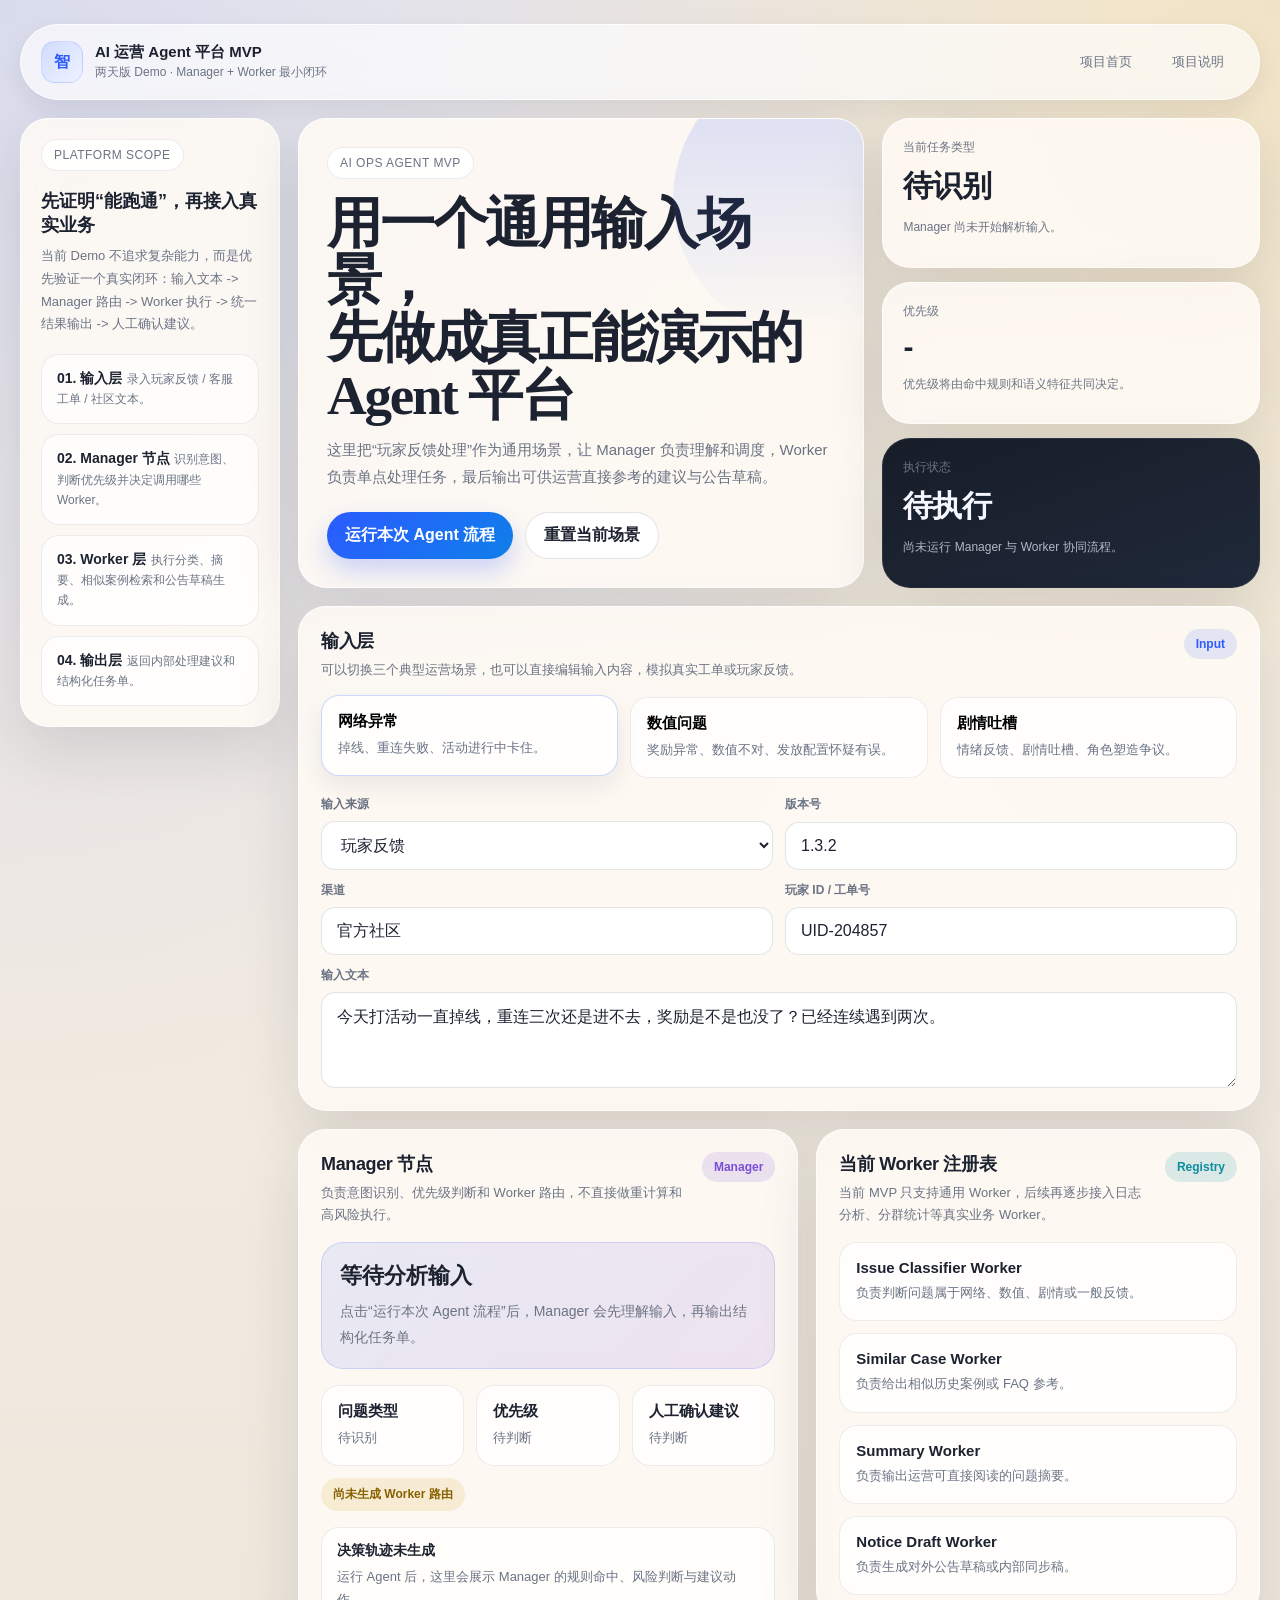
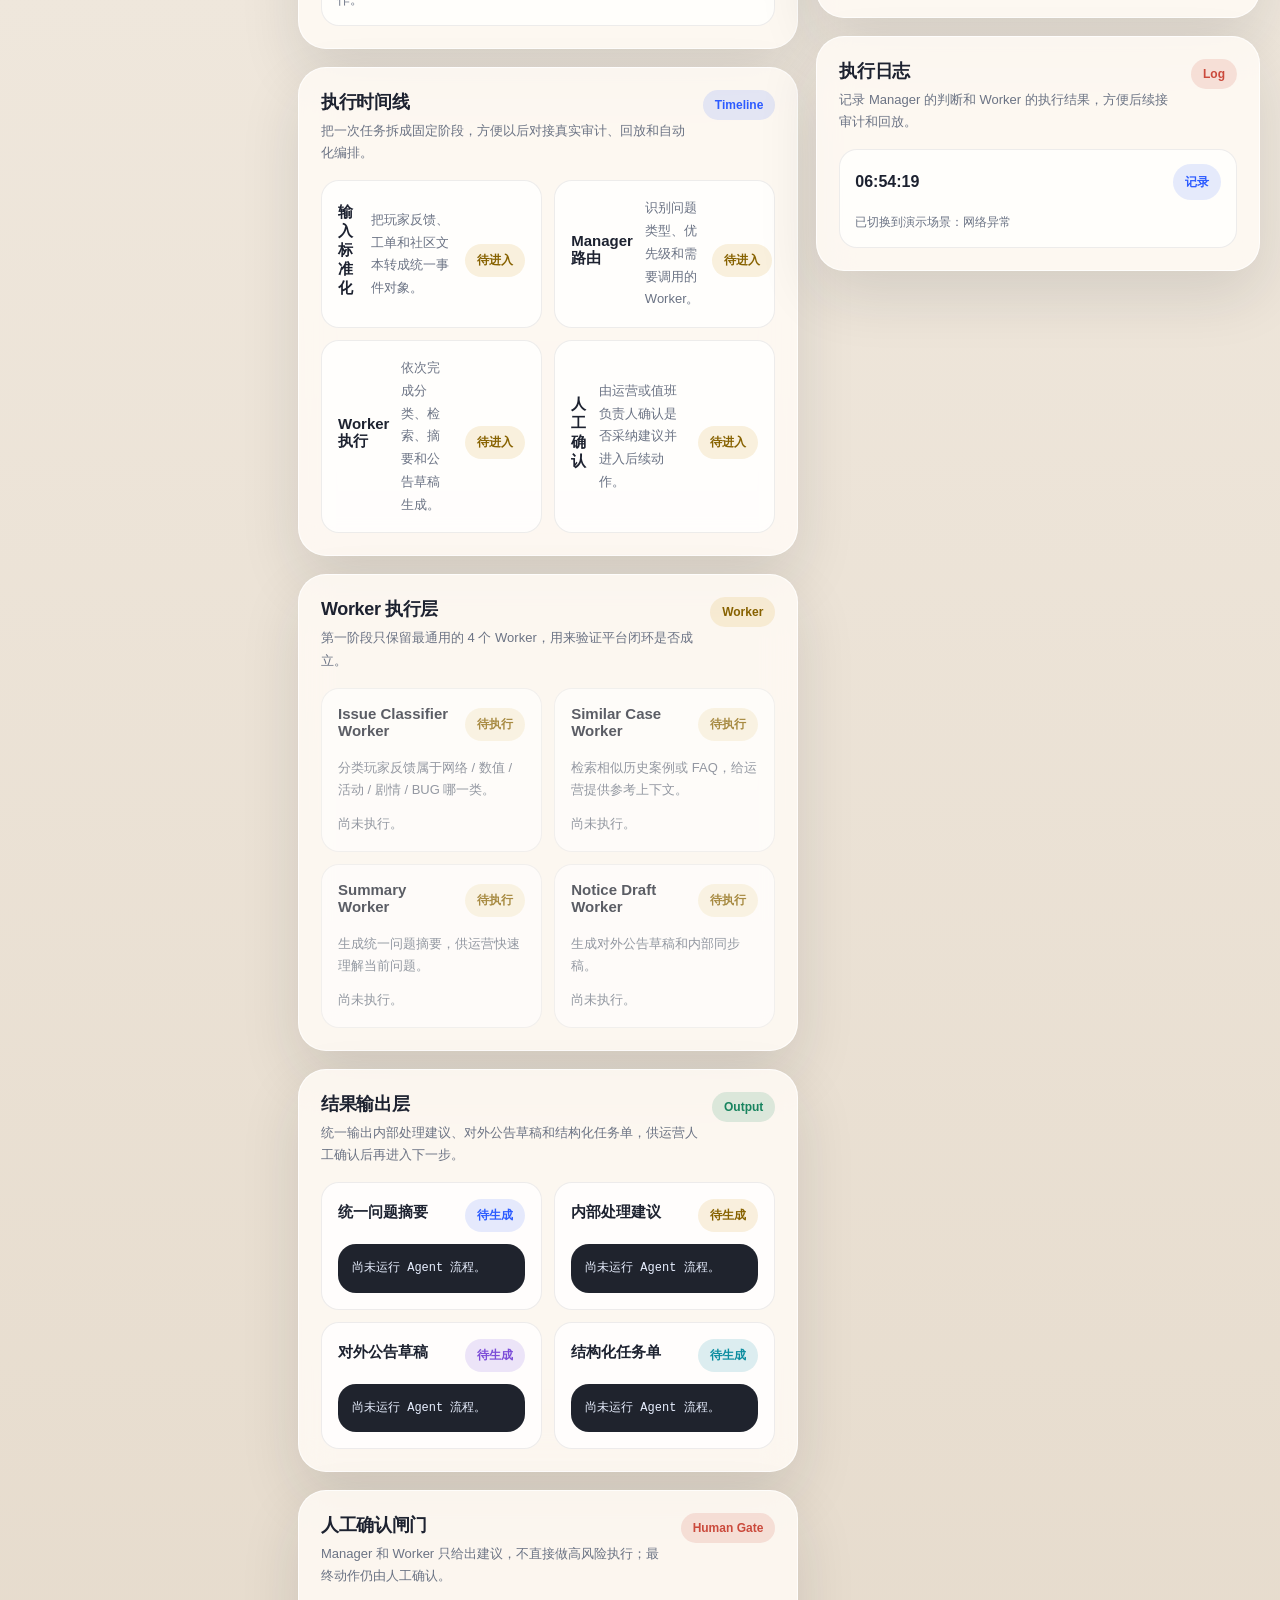
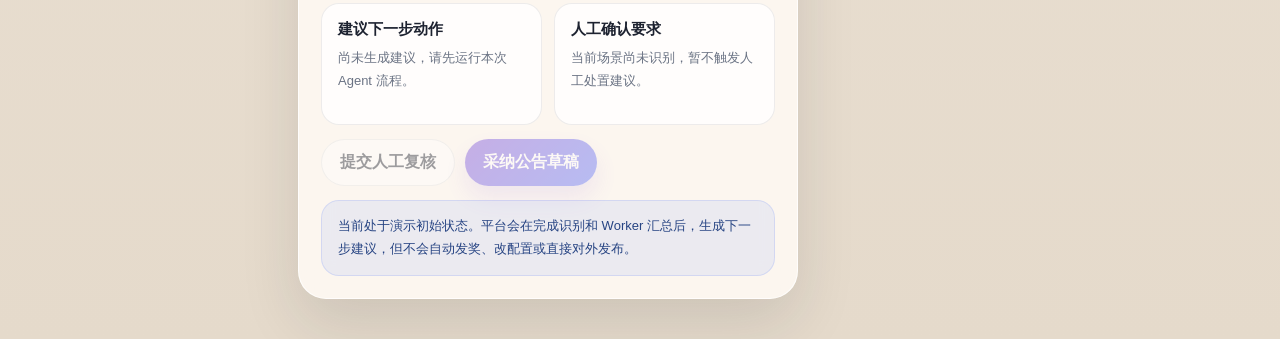
==== platform.html @ 16aa979a "1" ====
<!DOCTYPE html>
<html lang="zh-CN">
<head>
  <meta charset="UTF-8" />
  <meta name="viewport" content="width=device-width, initial-scale=1.0" />
  <title>AI 运营 Agent 平台 · Demo</title>
  <link rel="stylesheet" href="./prototype-assets/ui.css" />
  <style>
    .agent-shell {
      display: grid;
      gap: 18px;
    }

    .agent-grid {
      display: grid;
      grid-template-columns: 1.06fr 0.94fr;
      gap: 18px;
      align-items: start;
    }

    .scenario-row,
    .route-grid,
    .worker-grid,
    .result-grid,
    .registry-grid {
      display: grid;
      gap: 12px;
    }

    .scenario-row {
      grid-template-columns: repeat(3, minmax(0, 1fr));
    }

    .route-grid {
      grid-template-columns: repeat(3, minmax(0, 1fr));
    }

    .worker-grid {
      grid-template-columns: repeat(2, minmax(0, 1fr));
    }

    .result-grid {
      grid-template-columns: repeat(2, minmax(0, 1fr));
    }

    .scenario-btn,
    .route-card,
    .worker-card,
    .result-card,
    .registry-card {
      border-radius: var(--radius-md);
      border: 1px solid rgba(29, 34, 48, 0.08);
      background: rgba(255, 255, 255, 0.78);
      padding: 16px;
    }

    .scenario-btn {
      text-align: left;
      cursor: pointer;
      transition: 160ms ease;
    }

    .scenario-btn:hover,
    .scenario-btn.active {
      transform: translateY(-2px);
      box-shadow: var(--shadow-soft);
      border-color: rgba(44, 91, 255, 0.24);
    }

    .scenario-btn strong,
    .route-card strong,
    .worker-card strong,
    .result-card strong,
    .registry-card strong {
      display: block;
      margin-bottom: 6px;
      font-size: 15px;
    }

    .scenario-btn p,
    .route-card p,
    .worker-card p,
    .result-card p,
    .registry-card p {
      margin: 0;
      color: var(--muted);
      font-size: 13px;
      line-height: 1.7;
    }

    .worker-card {
      min-height: 150px;
    }

    .worker-card.waiting {
      opacity: 0.72;
    }

    .worker-card.running {
      border-color: rgba(44, 91, 255, 0.24);
      background: rgba(44, 91, 255, 0.08);
    }

    .worker-card.done {
      border-color: rgba(24, 132, 95, 0.18);
      background: rgba(24, 132, 95, 0.08);
    }

    .worker-meta,
    .result-meta {
      display: flex;
      align-items: center;
      justify-content: space-between;
      gap: 10px;
      margin-bottom: 12px;
    }

    .manager-panel {
      border-radius: var(--radius-lg);
      background: linear-gradient(135deg, rgba(44, 91, 255, 0.1), rgba(124, 77, 216, 0.12));
      border: 1px solid rgba(44, 91, 255, 0.16);
      padding: 18px;
    }

    .manager-panel h3 {
      margin: 0 0 8px;
      font-size: 22px;
    }

    .manager-panel p {
      margin: 0;
      color: var(--muted);
      line-height: 1.8;
      font-size: 14px;
    }

    .tag-list {
      display: flex;
      flex-wrap: wrap;
      gap: 8px;
      margin-top: 12px;
    }

    .result-card pre {
      margin: 10px 0 0;
      padding: 14px;
      border-radius: var(--radius-md);
      background: rgba(17, 22, 32, 0.94);
      color: #e8efff;
      font-size: 12px;
      line-height: 1.7;
      overflow: auto;
      white-space: pre-wrap;
      word-break: break-word;
      font-family: ui-monospace, SFMono-Regular, Menlo, Consolas, monospace;
    }

    .decision-grid,
    .timeline-grid {
      display: grid;
      gap: 12px;
      grid-template-columns: repeat(2, minmax(0, 1fr));
    }

    .decision-card,
    .timeline-card {
      border-radius: var(--radius-md);
      border: 1px solid rgba(29, 34, 48, 0.08);
      background: rgba(255, 255, 255, 0.78);
      padding: 16px;
    }

    .decision-card p,
    .timeline-card p {
      margin: 0;
      color: var(--muted);
      font-size: 13px;
      line-height: 1.75;
    }

    .decision-card strong,
    .timeline-card strong {
      display: block;
      margin-bottom: 8px;
      font-size: 15px;
    }

    .decision-actions {
      display: flex;
      flex-wrap: wrap;
      gap: 10px;
      margin-top: 14px;
    }

    .decision-note {
      margin-top: 14px;
      padding: 14px 16px;
      border-radius: var(--radius-md);
      background: rgba(44, 91, 255, 0.08);
      border: 1px solid rgba(44, 91, 255, 0.12);
      color: #274483;
      font-size: 13px;
      line-height: 1.75;
    }

    .timeline-grid {
      margin-top: 16px;
    }

    .timeline-card.active {
      border-color: rgba(44, 91, 255, 0.24);
      background: rgba(44, 91, 255, 0.08);
    }

    .timeline-card.done {
      border-color: rgba(24, 132, 95, 0.2);
      background: rgba(24, 132, 95, 0.08);
    }

    .trace-list {
      display: grid;
      gap: 10px;
      margin-top: 16px;
    }

    .trace-item {
      border-radius: var(--radius-md);
      padding: 14px 15px;
      background: rgba(255, 255, 255, 0.76);
      border: 1px solid rgba(29, 34, 48, 0.08);
    }

    .trace-item strong {
      display: block;
      margin-bottom: 6px;
      font-size: 14px;
    }

    .trace-item p {
      margin: 0;
      color: var(--muted);
      font-size: 13px;
      line-height: 1.75;
    }

    .sticky {
      position: sticky;
      top: 24px;
    }

    @media (max-width: 1160px) {
      .agent-grid,
      .scenario-row,
      .route-grid,
      .worker-grid,
      .result-grid {
        grid-template-columns: 1fr;
      }

      .sticky {
        position: static;
      }
    }
  </style>
</head>
<body>
  <div class="app-shell">
    <header class="topbar">
      <div class="brand">
        <div class="brand-mark">智</div>
        <div class="brand-text">
          <strong>AI 运营 Agent 平台 MVP</strong>
          <span>两天版 Demo · Manager + Worker 最小闭环</span>
        </div>
      </div>
      <nav class="topnav">
        <a href="./index.html">项目首页</a>
        <a href="./README.html">项目说明</a>
      </nav>
    </header>

    <div class="layout">
      <aside class="sidebar">
        <div class="hero-eyebrow">Platform Scope</div>
        <h3>先证明“能跑通”，再接入真实业务</h3>
        <p>
          当前 Demo 不追求复杂能力，而是优先验证一个真实闭环：输入文本 -> Manager 路由 -> Worker 执行 -> 统一结果输出 -> 人工确认建议。
        </p>
        <div class="side-links">
          <a class="side-link" href="#entry">
            <strong>01. 输入层</strong>
            <span>录入玩家反馈 / 客服工单 / 社区文本。</span>
          </a>
          <a class="side-link" href="#manager">
            <strong>02. Manager 节点</strong>
            <span>识别意图、判断优先级并决定调用哪些 Worker。</span>
          </a>
          <a class="side-link" href="#workers">
            <strong>03. Worker 层</strong>
            <span>执行分类、摘要、相似案例检索和公告草稿生成。</span>
          </a>
          <a class="side-link" href="#results">
            <strong>04. 输出层</strong>
            <span>返回内部处理建议和结构化任务单。</span>
          </a>
        </div>
      </aside>

      <main class="content agent-shell">
        <section class="hero-grid">
          <article class="hero-card">
            <div class="hero-eyebrow">AI Ops Agent MVP</div>
            <h1>用一个通用输入场景，<br />先做成真正能演示的 Agent 平台</h1>
            <p>
              这里把“玩家反馈处理”作为通用场景，让 Manager 负责理解和调度，Worker 负责单点处理任务，最后输出可供运营直接参考的建议与公告草稿。
            </p>
            <div class="hero-actions">
              <button class="btn btn-primary" id="runBtn">运行本次 Agent 流程</button>
              <button class="btn btn-secondary" id="resetBtn">重置当前场景</button>
            </div>
          </article>

          <div class="metric-rail">
            <article class="metric-card">
              <small>当前任务类型</small>
              <strong id="metricTask">待识别</strong>
              <p id="metricTaskCopy">Manager 尚未开始解析输入。</p>
            </article>
            <article class="metric-card">
              <small>优先级</small>
              <strong id="metricPriority">-</strong>
              <p id="metricPriorityCopy">优先级由命中规则和语义特征共同决定。</p>
            </article>
            <article class="metric-card dark-card">
              <small>执行状态</small>
              <strong id="metricStatus">待执行</strong>
              <p id="metricStatusCopy">尚未运行 Manager 与 Worker 协同流程。</p>
            </article>
          </div>
        </section>

        <section class="card" id="entry">
          <div class="section-head">
            <div>
              <h2>输入层</h2>
              <p>可以切换三个典型运营场景，也可以直接编辑输入内容，模拟真实工单或玩家反馈。</p>
            </div>
            <span class="pill blue">Input</span>
          </div>
          <div class="scenario-row" id="scenarioRow"></div>
          <div class="field-grid" style="margin-top: 18px;">
            <div class="field">
              <label for="sourceType">输入来源</label>
              <select id="sourceType">
                <option value="player_feedback">玩家反馈</option>
                <option value="service_ticket">客服工单</option>
                <option value="community_post">社区评论</option>
              </select>
            </div>
            <div class="field">
              <label for="versionTag">版本号</label>
              <input id="versionTag" type="text" value="1.3.2" />
            </div>
            <div class="field">
              <label for="channelTag">渠道</label>
              <input id="channelTag" type="text" value="官方社区" />
            </div>
            <div class="field">
              <label for="playerTag">玩家 ID / 工单号</label>
              <input id="playerTag" type="text" value="UID-204857" />
            </div>
            <div class="field full">
              <label for="eventText">输入文本</label>
              <textarea id="eventText"></textarea>
            </div>
          </div>
        </section>

        <section class="agent-grid">
          <div class="stack">
            <article class="card" id="manager">
              <div class="section-head">
                <div>
                  <h2>Manager 节点</h2>
                  <p>负责意图识别、优先级判断和 Worker 路由，不直接做重计算和高风险执行。</p>
                </div>
                <span class="pill violet">Manager</span>
              </div>
              <div class="manager-panel">
                <h3 id="managerTitle">等待分析输入</h3>
                <p id="managerDesc">点击“运行本次 Agent 流程”后，Manager 会先理解输入，再输出结构化任务单。</p>
              </div>
              <div class="route-grid" style="margin-top: 16px;">
                <div class="route-card">
                  <strong>问题类型</strong>
                  <p id="routeTask">待识别</p>
                </div>
                <div class="route-card">
                  <strong>优先级</strong>
                  <p id="routePriority">待判断</p>
                </div>
                <div class="route-card">
                  <strong>人工确认建议</strong>
                  <p id="routeReview">待判断</p>
                </div>
              </div>
              <div class="tag-list" id="routeWorkers"></div>
              <div class="trace-list" id="traceList"></div>
            </article>

            <article class="card">
              <div class="section-head">
                <div>
                  <h2>执行时间线</h2>
                  <p>把一次任务拆成固定阶段，方便以后对接真实审计、回放和自动化编排。</p>
                </div>
                <span class="pill blue">Timeline</span>
              </div>
              <div class="timeline-grid" id="timelineGrid"></div>
            </article>

            <article class="card" id="workers">
              <div class="section-head">
                <div>
                  <h2>Worker 执行层</h2>
                  <p>第一阶段只保留最通用的 4 个 Worker，用来验证平台闭环是否成立。</p>
                </div>
                <span class="pill gold">Worker</span>
              </div>
              <div class="worker-grid" id="workerGrid"></div>
            </article>

            <article class="card" id="results">
              <div class="section-head">
                <div>
                  <h2>结果输出层</h2>
                  <p>统一输出内部处理建议、对外公告草稿和结构化任务单，供运营人工确认后再进入下一步。</p>
                </div>
                <span class="pill green">Output</span>
              </div>
              <div class="result-grid">
                <div class="result-card">
                  <div class="result-meta">
                    <strong>统一问题摘要</strong>
                    <span class="pill blue" id="summaryPill">待生成</span>
                  </div>
                  <pre id="summaryOutput">尚未运行 Agent 流程。</pre>
                </div>
                <div class="result-card">
                  <div class="result-meta">
                    <strong>内部处理建议</strong>
                    <span class="pill gold" id="advicePill">待生成</span>
                  </div>
                  <pre id="adviceOutput">尚未运行 Agent 流程。</pre>
                </div>
                <div class="result-card">
                  <div class="result-meta">
                    <strong>对外公告草稿</strong>
                    <span class="pill violet" id="noticePill">待生成</span>
                  </div>
                  <pre id="noticeOutput">尚未运行 Agent 流程。</pre>
                </div>
                <div class="result-card">
                  <div class="result-meta">
                    <strong>结构化任务单</strong>
                    <span class="pill teal" id="jsonPill">待生成</span>
                  </div>
                  <pre id="jsonOutput">尚未运行 Agent 流程。</pre>
                </div>
              </div>
            </article>

            <article class="card">
              <div class="section-head">
                <div>
                  <h2>人工确认闸门</h2>
                  <p>Manager 和 Worker 只给出建议，不直接做高风险执行；最终动作仍由人工确认。</p>
                </div>
                <span class="pill red">Human Gate</span>
              </div>
              <div class="decision-grid">
                <div class="decision-card">
                  <strong>建议下一步动作</strong>
                  <p id="humanAction">尚未生成建议，请先运行本次 Agent 流程。</p>
                </div>
                <div class="decision-card">
                  <strong>人工确认要求</strong>
                  <p id="humanReviewRule">当前场景尚未识别，暂不触发人工处置建议。</p>
                </div>
              </div>
              <div class="decision-actions">
                <button class="btn btn-secondary" id="escalateBtn" disabled>提交人工复核</button>
                <button class="btn btn-violet" id="noticeBtn" disabled>采纳公告草稿</button>
              </div>
              <div class="decision-note" id="decisionNote">
                当前处于演示初始状态。平台会在完成识别和 Worker 汇总后，生成下一步建议，但不会自动发奖、改配置或直接对外发布。
              </div>
            </article>
          </div>

          <div class="stack sticky">
            <article class="card">
              <div class="section-head">
                <div>
                  <h2>当前 Worker 注册表</h2>
                  <p>当前 MVP 只支持通用 Worker，后续再逐步接入日志分析、分群统计等真实业务 Worker。</p>
                </div>
                <span class="pill teal">Registry</span>
              </div>
              <div class="registry-grid">
                <div class="registry-card">
                  <strong>Issue Classifier Worker</strong>
                  <p>负责判断问题属于网络、数值、剧情或一般反馈。</p>
                </div>
                <div class="registry-card">
                  <strong>Similar Case Worker</strong>
                  <p>负责给出相似历史案例或 FAQ 参考。</p>
                </div>
                <div class="registry-card">
                  <strong>Summary Worker</strong>
                  <p>负责输出运营可直接阅读的问题摘要。</p>
                </div>
                <div class="registry-card">
                  <strong>Notice Draft Worker</strong>
                  <p>负责生成对外公告草稿或内部同步稿。</p>
                </div>
              </div>
            </article>

            <article class="card">
              <div class="section-head">
                <div>
                  <h2>执行日志</h2>
                  <p>记录 Manager 的判断和 Worker 的执行结果，方便后续接审计和回放。</p>
                </div>
                <span class="pill red">Log</span>
              </div>
              <div class="log-list" id="logList"></div>
            </article>
          </div>
        </section>
      </main>
    </div>
  </div>

  <script>
    const scenarios = {
      network: {
        key: "network",
        name: "网络异常",
        desc: "掉线、重连失败、活动进行中卡住。",
        source: "player_feedback",
        version: "1.3.2",
        channel: "官方社区",
        player: "UID-204857",
        text: "今天打活动一直掉线，重连三次还是进不去，奖励是不是也没了？已经连续遇到两次。"
      },
      numeric: {
        key: "numeric",
        name: "数值问题",
        desc: "奖励异常、数值不对、发放配置怀疑有误。",
        source: "service_ticket",
        version: "1.3.2",
        channel: "客服工单",
        player: "TICKET-98321",
        text: "邮件里补偿写的是金币，但实际领到的是钻石，而且数量非常夸张，感觉是不是配置填错了？"
      },
      plot: {
        key: "plot",
        name: "剧情吐槽",
        desc: "情绪反馈、剧情吐槽、角色塑造争议。",
        source: "community_post",
        version: "1.3.2",
        channel: "玩家社区",
        player: "POST-5920",
        text: "新剧情节奏太赶了，角色突然转变让我很出戏，不是 bug，但真的影响体验。"
      }
    };

    const workerRegistry = [
      { key: "classifier", title: "Issue Classifier Worker", desc: "分类玩家反馈属于网络 / 数值 / 活动 / 剧情 / BUG 哪一类。" },
      { key: "similar", title: "Similar Case Worker", desc: "检索相似历史案例或 FAQ，给运营提供参考上下文。" },
      { key: "summary", title: "Summary Worker", desc: "生成统一问题摘要，供运营快速理解当前问题。" },
      { key: "notice", title: "Notice Draft Worker", desc: "生成对外公告草稿和内部同步稿。" }
    ];

    const state = {
      currentScenario: "network",
      running: false,
      manager: null,
      workers: {},
      outputs: null,
      logs: [],
      timelineStage: "idle",
      reviewStatus: "idle"
    };

    const timelineRegistry = [
      { key: "input", title: "输入标准化", desc: "把玩家反馈、工单和社区文本转成统一事件对象。" },
      { key: "manager", title: "Manager 路由", desc: "识别问题类型、优先级和需要调用的 Worker。" },
      { key: "workers", title: "Worker 执行", desc: "依次完成分类、检索、摘要和公告草稿生成。" },
      { key: "human", title: "人工确认", desc: "由运营或值班负责人确认是否采纳建议并进入后续动作。" }
    ];

    const el = {};

    function bind() {
      [
        "scenarioRow", "sourceType", "versionTag", "channelTag", "playerTag", "eventText",
        "managerTitle", "managerDesc", "routeTask", "routePriority", "routeReview", "routeWorkers",
        "workerGrid", "summaryOutput", "adviceOutput", "noticeOutput", "jsonOutput",
        "summaryPill", "advicePill", "noticePill", "jsonPill",
        "metricTask", "metricTaskCopy", "metricPriority", "metricPriorityCopy", "metricStatus", "metricStatusCopy",
        "runBtn", "resetBtn", "logList", "traceList", "timelineGrid",
        "humanAction", "humanReviewRule", "decisionNote", "escalateBtn", "noticeBtn"
      ].forEach((id) => { el[id] = document.getElementById(id); });
    }

    function timeNow() {
      return new Date().toLocaleTimeString("zh-CN", { hour: "2-digit", minute: "2-digit", second: "2-digit" });
    }

    function log(text, tone = "info") {
      state.logs.unshift({ time: timeNow(), text, tone });
      state.logs = state.logs.slice(0, 10);
    }

    function resetState(clearLogs = false) {
      state.running = false;
      state.manager = null;
      state.outputs = null;
      state.timelineStage = "idle";
      state.reviewStatus = "idle";
      state.workers = Object.fromEntries(workerRegistry.map((worker) => [worker.key, { status: "waiting", output: "尚未执行。" }]));
      if (clearLogs) state.logs = [];
    }

    function loadScenario(key) {
      const scenario = scenarios[key];
      state.currentScenario = key;
      resetState(false);
      el.sourceType.value = scenario.source;
      el.versionTag.value = scenario.version;
      el.channelTag.value = scenario.channel;
      el.playerTag.value = scenario.player;
      el.eventText.value = scenario.text;
      log(`已切换到演示场景：${scenario.name}`, "info");
      render();
    }

    function classifyIntent(text) {
      const lower = text.toLowerCase();
      if (/掉线|重连|卡住|延迟|进不去|登录/.test(text) || /disconnect|latency|reconnect/.test(lower)) {
        return { task: "network_issue", priority: "high", confidence: 0.93, reason: "命中掉线、重连失败、登录失败等网络异常特征。", workers: ["classifier", "similar", "summary", "notice"], review: "建议人工复核后同步研发和客服", actions: ["建立事故工单", "同步研发排查", "准备统一公告口径"] };
      }
      if (/钻石|金币|奖励|补偿|配置|数值|邮件/.test(text)) {
        return { task: "numeric_issue", priority: "critical", confidence: 0.95, reason: "命中奖励、补偿、配置异常等高风险数值特征。", workers: ["classifier", "similar", "summary", "notice"], review: "高价值资产场景，必须人工确认", actions: ["冻结相关配置", "核对影响范围", "准备熔断与补偿方案"] };
      }
      if (/剧情|角色|演出|文案|出戏/.test(text)) {
        return { task: "plot_feedback", priority: "medium", confidence: 0.88, reason: "命中剧情节奏、角色塑造和情绪吐槽特征。", workers: ["classifier", "similar", "summary"], review: "可先归入内容反馈池，无需紧急执行动作", actions: ["归档到内容反馈池", "纳入版本复盘", "评估是否需要内容沟通"] };
      }
      return { task: "general_feedback", priority: "medium", confidence: 0.74, reason: "未命中高危规则，先归类为一般运营反馈。", workers: ["classifier", "summary"], review: "建议人工二次确认分类结果", actions: ["进入人工复核池", "按结果转派对应团队"] };
    }

    function simulateWorker(key, manager) {
      const mapping = {
        classifier: {
          network_issue: "分类结果：网络 / 登录异常；置信度 93%。",
          numeric_issue: "分类结果：数值 / 奖励配置异常；置信度 95%。",
          plot_feedback: "分类结果：剧情体验 / 内容情绪反馈；置信度 88%。",
          general_feedback: "分类结果：一般运营问题；置信度 74%。"
        },
        similar: {
          network_issue: "召回相似案例：活动服重连失败 FAQ、版本 1.3.0 登录异常通告。",
          numeric_issue: "召回相似案例：过往补偿配置误填、高价值货币误发止损预案。",
          plot_feedback: "召回相似案例：剧情节奏负反馈周报、角色塑造争议摘要。",
          general_feedback: "召回相似案例：常规工单处理模板。"
        },
        summary: {
          network_issue: "玩家反馈活动过程中重复掉线并重连失败，已影响正常游玩，并引发对奖励丢失的担忧。",
          numeric_issue: "玩家怀疑邮件奖励配置存在错误，基础货币与高价值货币出现错配，属于高风险运营事故候选。",
          plot_feedback: "玩家对剧情节奏和角色转变表达明显负面情绪，问题偏内容体验而非技术故障。",
          general_feedback: "当前反馈需要人工进一步确认，但暂未体现高危事故特征。"
        },
        notice: {
          network_issue: "对外草稿：已收到部分玩家关于掉线与重连失败的反馈，我们正在核实处理中，后续会同步最新进展。",
          numeric_issue: "对外草稿：已收到关于邮件奖励异常的反馈，当前正在紧急核实补偿配置与影响范围，请以官方后续说明为准。",
          plot_feedback: "当前场景暂不建议直接生成对外公告，可先进入内部内容反馈整理。",
          general_feedback: "当前场景暂不建议直接生成对外公告。"
        }
      };
      return mapping[key][manager.task];
    }

    async function runWorker(workerKey, manager) {
      state.workers[workerKey] = { status: "running", output: "执行中..." };
      render();
      await new Promise((resolve) => setTimeout(resolve, 380 + Math.random() * 260));
      const output = simulateWorker(workerKey, manager);
      state.workers[workerKey] = { status: "done", output };
      log(`${workerKey} 执行完成`, "success");
      render();
      return output;
    }

    function buildResults(manager, outputs) {
      const adviceMap = {
        network_issue: "建议先同步研发确认是否存在范围性网络异常，再准备客服统一回复与公告口径；在结论未明前先发布“已收到、正在核实”的说明。",
        numeric_issue: "建议立即升级为高风险运营事故，先确认配置快照和影响范围，再决定是否熔断、撤回或人工止损。",
        plot_feedback: "建议归入内容体验反馈池，汇总到版本复盘，并由内容/文案同学评估是否需要后续优化说明。",
        general_feedback: "建议进入人工复核池，由运营同学判断是否需要转研发、客服或社区团队跟进。"
      };
      return {
        summary: outputs.summary,
        advice: adviceMap[manager.task],
        notice: outputs.notice || "当前场景暂不建议生成对外公告。",
        json: {
          task_type: manager.task,
          priority: manager.priority,
          confidence: manager.confidence,
          target_workers: manager.workers,
          needs_human_review: true,
          reason: manager.reason,
          recommended_actions: manager.actions,
          source: el.sourceType.value,
          version: el.versionTag.value,
          channel: el.channelTag.value,
          player_or_ticket: el.playerTag.value
        }
      };
    }

    async function runFlow() {
      if (state.running) return;
      state.running = true;
      resetState(false);
      state.timelineStage = "input";
      log("Manager 开始解析输入事件", "info");
      render();

      await new Promise((resolve) => setTimeout(resolve, 420));
      const manager = classifyIntent(el.eventText.value.trim());
      state.manager = manager;
      state.timelineStage = "manager";
      log(`Manager 完成路由：${manager.task}`, manager.priority === "critical" ? "danger" : "success");
      render();

      const outputs = {};
      state.timelineStage = "workers";
      for (const workerKey of manager.workers) {
        outputs[workerKey] = await runWorker(workerKey, manager);
      }

      state.outputs = buildResults(manager, outputs);
      state.timelineStage = "human";
      state.running = false;
      log("结果汇总完成，等待人工确认是否进入下一步业务动作。", "success");
      render();
    }

    function resetDemo() {
      state.logs = [];
      loadScenario(state.currentScenario);
      log("已重置当前场景。", "info");
      render();
    }

    function renderScenarios() {
      el.scenarioRow.innerHTML = "";
      Object.values(scenarios).forEach((scenario) => {
        const btn = document.createElement("button");
        btn.type = "button";
        btn.className = `scenario-btn ${state.currentScenario === scenario.key ? "active" : ""}`;
        btn.innerHTML = `<strong>${scenario.name}</strong><p>${scenario.desc}</p>`;
        btn.addEventListener("click", () => loadScenario(scenario.key));
        el.scenarioRow.appendChild(btn);
      });
    }

    function renderManager() {
      if (!state.manager) {
        el.managerTitle.textContent = state.running ? "Manager 正在识别问题意图..." : "等待分析输入";
        el.managerDesc.textContent = state.running ? "系统正在结合规则和语义特征判断问题类型、优先级与路由策略。" : "点击“运行本次 Agent 流程”后，Manager 会先理解输入，再输出结构化任务单。";
        el.routeTask.textContent = "待识别";
        el.routePriority.textContent = "待判断";
        el.routeReview.textContent = "待判断";
        el.routeWorkers.innerHTML = `<span class="pill gold">尚未生成 Worker 路由</span>`;
        el.traceList.innerHTML = `
          <div class="trace-item">
            <strong>决策轨迹未生成</strong>
            <p>运行 Agent 后，这里会展示 Manager 的规则命中、风险判断与建议动作。</p>
          </div>
        `;
        return;
      }

      el.managerTitle.textContent = `已识别为 ${state.manager.task}`;
      el.managerDesc.textContent = `${state.manager.reason} 当前推荐优先级为 ${state.manager.priority.toUpperCase()}。`;
      el.routeTask.textContent = state.manager.task;
      el.routePriority.textContent = state.manager.priority.toUpperCase();
      el.routeReview.textContent = state.manager.review;
      el.routeWorkers.innerHTML = "";
      state.manager.workers.forEach((worker) => {
        const node = document.createElement("span");
        node.className = "pill blue";
        node.textContent = worker;
        el.routeWorkers.appendChild(node);
      });
      el.traceList.innerHTML = `
        <div class="trace-item">
          <strong>规则命中</strong>
          <p>${state.manager.reason}</p>
        </div>
        <div class="trace-item">
          <strong>优先级判断</strong>
          <p>当前优先级为 ${state.manager.priority.toUpperCase()}，置信度 ${(state.manager.confidence * 100).toFixed(0)}%。</p>
        </div>
        <div class="trace-item">
          <strong>建议动作</strong>
          <p>${state.manager.actions.join(" / ")}</p>
        </div>
      `;
    }

    function renderWorkers() {
      el.workerGrid.innerHTML = "";
      workerRegistry.forEach((worker) => {
        const current = state.workers[worker.key];
        const tone = current.status === "done" ? "green" : current.status === "running" ? "blue" : "gold";
        const text = current.status === "done" ? "已完成" : current.status === "running" ? "执行中" : "待执行";
        const card = document.createElement("div");
        card.className = `worker-card ${current.status}`;
        card.innerHTML = `
          <div class="worker-meta">
            <strong>${worker.title}</strong>
            <span class="pill ${tone}">${text}</span>
          </div>
          <p>${worker.desc}</p>
          <p style="margin-top: 12px;">${current.output}</p>
        `;
        el.workerGrid.appendChild(card);
      });
    }

    function renderResults() {
      const outputs = state.outputs;
      el.summaryPill.textContent = outputs ? "已生成" : "待生成";
      el.advicePill.textContent = outputs ? "已生成" : "待生成";
      el.noticePill.textContent = outputs ? "已生成" : "待生成";
      el.jsonPill.textContent = outputs ? "已生成" : "待生成";
      el.summaryOutput.textContent = outputs ? outputs.summary : "尚未运行 Agent 流程。";
      el.adviceOutput.textContent = outputs ? outputs.advice : "尚未运行 Agent 流程。";
      el.noticeOutput.textContent = outputs ? outputs.notice : "尚未运行 Agent 流程。";
      el.jsonOutput.textContent = outputs ? JSON.stringify(outputs.json, null, 2) : "尚未运行 Agent 流程。";
    }

    function renderTimeline() {
      const stageOrder = ["input", "manager", "workers", "human"];
      const currentIndex = stageOrder.indexOf(state.timelineStage);
      el.timelineGrid.innerHTML = "";
      timelineRegistry.forEach((item, index) => {
        let className = "timeline-card";
        if (currentIndex > index || (state.timelineStage === "human" && !state.running && state.outputs && index === stageOrder.length - 1)) {
          className += " done";
        } else if (currentIndex === index && state.running) {
          className += " active";
        } else if (currentIndex === index && !state.running && state.timelineStage === "human") {
          className += " active";
        }
        const status = currentIndex > index
          ? "已完成"
          : currentIndex === index
            ? (state.running || item.key === "human" ? "当前阶段" : "已完成")
            : "待进入";
        const node = document.createElement("div");
        node.className = className;
        node.innerHTML = `
          <strong>${item.title}</strong>
          <p>${item.desc}</p>
          <div class="tag-list">
            <span class="pill ${status === "已完成" ? "green" : status === "当前阶段" ? "blue" : "gold"}">${status}</span>
          </div>
        `;
        el.timelineGrid.appendChild(node);
      });
    }

    function renderHumanGate() {
      if (!state.outputs || !state.manager) {
        el.humanAction.textContent = "尚未生成建议，请先运行本次 Agent 流程。";
        el.humanReviewRule.textContent = "当前场景尚未识别，暂不触发人工处置建议。";
        el.decisionNote.textContent = "当前处于演示初始状态。平台会在完成识别和 Worker 汇总后，生成下一步建议，但不会自动发奖、改配置或直接对外发布。";
        el.escalateBtn.disabled = true;
        el.noticeBtn.disabled = true;
        return;
      }

      const reviewRuleMap = {
        network_issue: "建议值班运营确认后，立即同步研发、客服与社区口径，再决定是否升级事故。",
        numeric_issue: "涉及高价值资产与配置风险，必须由运营负责人或值班经理人工拍板，禁止自动执行。",
        plot_feedback: "可由内容运营人工判断是否纳入复盘或整理成内容反馈专题，无需自动发布公告。",
        general_feedback: "建议由运营人工二次分诊，再转研发、客服或社区团队跟进。"
      };

      el.humanAction.textContent = state.manager.actions.join(" / ");
      el.humanReviewRule.textContent = reviewRuleMap[state.manager.task];
      el.decisionNote.textContent = state.reviewStatus === "escalated"
        ? "已提交人工复核。此时平台应把结构化任务单、摘要和建议动作推送给值班运营或负责人继续处理。"
        : state.reviewStatus === "notice"
          ? "已采纳公告草稿。此时平台应进入人工润色、负责人审核和正式发布流程，而不是自动对外发送。"
          : "当前结果仅作为 AI 辅助建议。所有高风险动作都必须由人工确认后再进入下一步。";
      el.escalateBtn.disabled = false;
      el.noticeBtn.disabled = !state.outputs.notice || state.outputs.notice.includes("暂不建议");
    }

    function renderMetrics() {
      if (!state.manager) {
        el.metricTask.textContent = "待识别";
        el.metricTaskCopy.textContent = state.running ? "Manager 正在理解输入文本。" : "Manager 尚未开始解析输入。";
        el.metricPriority.textContent = "-";
        el.metricPriorityCopy.textContent = "优先级将由命中规则和语义特征共同决定。";
      } else {
        el.metricTask.textContent = state.manager.task;
        el.metricTaskCopy.textContent = state.manager.reason;
        el.metricPriority.textContent = state.manager.priority.toUpperCase();
        el.metricPriorityCopy.textContent = state.manager.review;
      }

      el.metricStatus.textContent = state.running ? "执行中" : state.outputs ? "已完成" : "待执行";
      el.metricStatusCopy.textContent = state.running
        ? "Manager 与 Worker 正在协同执行，请观察状态变化。"
        : state.outputs
          ? "本次 MVP 已完成从输入到结果输出的完整闭环。"
          : "尚未运行 Manager 与 Worker 协同流程。";
    }

    function renderLogs() {
      el.logList.innerHTML = "";
      state.logs.forEach((entry) => {
        const tone = entry.tone === "danger" ? "red" : entry.tone === "success" ? "green" : "blue";
        const node = document.createElement("div");
        node.className = "log-item";
        node.innerHTML = `
          <div class="log-head">
            <strong>${entry.time}</strong>
            <span class="pill ${tone}">${entry.tone === "danger" ? "高优先级" : entry.tone === "success" ? "完成" : "记录"}</span>
          </div>
          <span>${entry.text}</span>
        `;
        el.logList.appendChild(node);
      });
    }

    function renderButtons() {
      el.runBtn.disabled = state.running;
      el.resetBtn.disabled = state.running;
      el.runBtn.textContent = state.running ? "Agent 执行中..." : "运行本次 Agent 流程";
    }

    function render() {
      renderScenarios();
      renderManager();
      renderWorkers();
      renderResults();
      renderTimeline();
      renderHumanGate();
      renderMetrics();
      renderLogs();
      renderButtons();
    }

    function attach() {
      el.runBtn.addEventListener("click", runFlow);
      el.resetBtn.addEventListener("click", resetDemo);
      el.escalateBtn.addEventListener("click", () => {
        state.reviewStatus = "escalated";
        log("已提交人工复核，等待值班运营确认。", "success");
        render();
      });
      el.noticeBtn.addEventListener("click", () => {
        state.reviewStatus = "notice";
        log("已采纳公告草稿，等待人工润色与审核发布。", "success");
        render();
      });
    }

    bind();
    attach();
    resetState(true);
    loadScenario("network");
  </script>
</body>
</html>
---- prototype-assets/ui.css ----
:root {
  --bg: #efe7dc;
  --bg-deep: #e5dacb;
  --surface: rgba(255, 251, 245, 0.86);
  --surface-strong: rgba(255, 255, 255, 0.92);
  --surface-dark: #161b25;
  --ink: #1d2230;
  --muted: #6b7384;
  --line: rgba(29, 34, 48, 0.12);
  --line-strong: rgba(29, 34, 48, 0.2);
  --blue: #2c5bff;
  --blue-soft: rgba(44, 91, 255, 0.12);
  --gold: #d59c1d;
  --gold-soft: rgba(213, 156, 29, 0.14);
  --green: #18845f;
  --green-soft: rgba(24, 132, 95, 0.14);
  --red: #cb4a3c;
  --red-soft: rgba(203, 74, 60, 0.14);
  --violet: #7c4dd8;
  --violet-soft: rgba(124, 77, 216, 0.14);
  --teal: #0d8da0;
  --teal-soft: rgba(13, 141, 160, 0.14);
  --shadow: 0 24px 60px rgba(25, 30, 42, 0.12);
  --shadow-soft: 0 10px 24px rgba(25, 30, 42, 0.08);
  --radius-xl: 28px;
  --radius-lg: 22px;
  --radius-md: 18px;
  --radius-sm: 14px;
}

* {
  box-sizing: border-box;
}

html {
  scroll-behavior: smooth;
}

body {
  margin: 0;
  min-height: 100vh;
  color: var(--ink);
  font-family: "Avenir Next", "PingFang SC", "Hiragino Sans GB", "Noto Serif SC", sans-serif;
  background:
    radial-gradient(circle at 0% 0%, rgba(44, 91, 255, 0.15), transparent 30%),
    radial-gradient(circle at 100% 0%, rgba(213, 156, 29, 0.18), transparent 24%),
    linear-gradient(180deg, #f7f2ea 0%, var(--bg) 45%, var(--bg-deep) 100%);
}

a {
  color: inherit;
  text-decoration: none;
}

button,
input,
select,
textarea {
  font: inherit;
}

.app-shell {
  width: min(1520px, calc(100vw - 40px));
  margin: 24px auto 40px;
}

.topbar {
  display: flex;
  align-items: center;
  justify-content: space-between;
  gap: 16px;
  padding: 16px 20px;
  border-radius: 999px;
  background: rgba(255, 255, 255, 0.66);
  border: 1px solid rgba(255, 255, 255, 0.82);
  box-shadow: var(--shadow-soft);
  backdrop-filter: blur(14px);
  margin-bottom: 18px;
}

.brand {
  display: flex;
  align-items: center;
  gap: 12px;
}

.brand-mark {
  width: 42px;
  height: 42px;
  border-radius: 14px;
  background:
    linear-gradient(135deg, rgba(44, 91, 255, 0.22), rgba(44, 91, 255, 0.08)),
    #fff;
  border: 1px solid rgba(44, 91, 255, 0.14);
  display: grid;
  place-items: center;
  font-weight: 900;
  color: var(--blue);
}

.brand-text strong,
.metric-card strong,
.card h2,
.card h3,
.timeline-card strong,
.log-item strong,
.agent-card strong,
.mini-card strong,
.sample-card strong,
.decision-card strong {
  display: block;
}

.brand-text strong {
  font-size: 15px;
}

.brand-text span {
  display: block;
  color: var(--muted);
  font-size: 12px;
  margin-top: 2px;
}

.topnav {
  display: flex;
  align-items: center;
  gap: 10px;
  flex-wrap: wrap;
}

.topnav a {
  padding: 10px 14px;
  border-radius: 999px;
  color: var(--muted);
  font-size: 13px;
  border: 1px solid transparent;
  transition: 160ms ease;
}

.topnav a.active,
.topnav a:hover {
  color: var(--ink);
  background: rgba(255, 255, 255, 0.88);
  border-color: rgba(29, 34, 48, 0.08);
}

.layout {
  display: grid;
  grid-template-columns: 260px minmax(0, 1fr);
  gap: 18px;
  align-items: start;
}

.sidebar,
.card,
.hero-card,
.metric-card {
  background: var(--surface);
  border: 1px solid rgba(255, 255, 255, 0.78);
  box-shadow: var(--shadow);
  backdrop-filter: blur(16px);
}

.sidebar {
  position: sticky;
  top: 24px;
  padding: 20px;
  border-radius: var(--radius-xl);
}

.sidebar .eyebrow,
.hero-eyebrow {
  display: inline-flex;
  align-items: center;
  gap: 8px;
  padding: 8px 12px;
  border-radius: 999px;
  font-size: 12px;
  letter-spacing: 0.04em;
  text-transform: uppercase;
  color: var(--muted);
  background: rgba(255, 255, 255, 0.84);
  border: 1px solid rgba(29, 34, 48, 0.08);
}

.sidebar h3 {
  margin: 18px 0 8px;
  font-size: 18px;
}

.sidebar p {
  margin: 0 0 18px;
  color: var(--muted);
  line-height: 1.75;
  font-size: 13px;
}

.side-links,
.side-metrics {
  display: grid;
  gap: 10px;
}

.side-link,
.side-metric {
  border-radius: var(--radius-md);
  padding: 14px 15px;
  background: rgba(255, 255, 255, 0.76);
  border: 1px solid rgba(29, 34, 48, 0.08);
}

.side-link strong,
.side-metric strong {
  font-size: 14px;
  margin-bottom: 6px;
}

.side-link span,
.side-metric span {
  color: var(--muted);
  font-size: 12px;
  line-height: 1.6;
}

.content {
  display: grid;
  gap: 18px;
}

.hero-grid,
.summary-grid,
.workbench,
.detail-grid,
.double-grid,
.incident-grid {
  display: grid;
  gap: 18px;
}

.hero-grid {
  grid-template-columns: 1.2fr 0.8fr;
}

.hero-card {
  border-radius: var(--radius-xl);
  padding: 28px;
  overflow: hidden;
  position: relative;
}

.hero-card::after {
  content: "";
  position: absolute;
  width: 280px;
  height: 280px;
  right: -90px;
  top: -60px;
  border-radius: 50%;
  background: linear-gradient(180deg, rgba(44, 91, 255, 0.18), rgba(44, 91, 255, 0));
}

.hero-card h1 {
  margin: 16px 0 12px;
  font-family: "Baskerville", "Songti SC", serif;
  font-size: clamp(34px, 4.3vw, 56px);
  line-height: 1.04;
  letter-spacing: -0.04em;
}

.hero-card p {
  max-width: 760px;
  margin: 0;
  color: var(--muted);
  line-height: 1.8;
  font-size: 15px;
}

.hero-actions {
  display: flex;
  flex-wrap: wrap;
  gap: 12px;
  margin-top: 22px;
}

.metric-rail {
  display: grid;
  gap: 14px;
}

.metric-card {
  border-radius: var(--radius-xl);
  padding: 20px;
}

.metric-card small {
  display: block;
  color: var(--muted);
  font-size: 12px;
  margin-bottom: 10px;
}

.metric-card strong {
  font-size: 30px;
  letter-spacing: -0.03em;
}

.metric-card p {
  color: var(--muted);
  font-size: 12px;
  line-height: 1.7;
  margin: 10px 0 0;
}

.summary-grid {
  grid-template-columns: repeat(4, minmax(0, 1fr));
}

.workbench,
.incident-grid {
  grid-template-columns: 1.14fr 0.86fr;
  align-items: start;
}

.stack {
  display: grid;
  gap: 18px;
}

.card {
  border-radius: var(--radius-xl);
  padding: 22px;
}

.section-head {
  display: flex;
  align-items: start;
  justify-content: space-between;
  gap: 14px;
  margin-bottom: 16px;
}

.section-head h2,
.section-head h3 {
  margin: 0;
  font-size: 18px;
  letter-spacing: -0.02em;
}

.section-head p {
  margin: 6px 0 0;
  color: var(--muted);
  font-size: 13px;
  line-height: 1.7;
}

.pill {
  display: inline-flex;
  align-items: center;
  gap: 8px;
  padding: 8px 12px;
  border-radius: 999px;
  font-size: 12px;
  font-weight: 700;
  white-space: nowrap;
}

.pill.blue { color: var(--blue); background: var(--blue-soft); }
.pill.gold { color: #876200; background: var(--gold-soft); }
.pill.green { color: var(--green); background: var(--green-soft); }
.pill.red { color: var(--red); background: var(--red-soft); }
.pill.violet { color: var(--violet); background: var(--violet-soft); }
.pill.teal { color: var(--teal); background: var(--teal-soft); }
.pill.dark { color: #e7eeff; background: rgba(255,255,255,0.12); }

.flash-ring {
  animation: flashPulse 0.9s ease;
}

@keyframes flashPulse {
  0% {
    box-shadow: 0 0 0 0 rgba(44, 91, 255, 0.26);
  }
  100% {
    box-shadow: 0 0 0 16px rgba(44, 91, 255, 0);
  }
}

.btn {
  appearance: none;
  border: 0;
  border-radius: 999px;
  padding: 12px 18px;
  font-weight: 800;
  cursor: pointer;
  transition: transform 160ms ease, box-shadow 160ms ease, opacity 160ms ease;
}

.btn:hover:not(:disabled) {
  transform: translateY(-1px);
}

.btn:disabled {
  opacity: 0.42;
  cursor: not-allowed;
}

.btn-primary {
  color: #fff;
  background: linear-gradient(135deg, #2c5bff, #0f7fea);
  box-shadow: 0 12px 24px rgba(44, 91, 255, 0.24);
}

.btn-secondary {
  color: var(--ink);
  background: rgba(255, 255, 255, 0.96);
  border: 1px solid rgba(29, 34, 48, 0.12);
}

.btn-danger {
  color: #fff;
  background: linear-gradient(135deg, #d85745, #c53c51);
  box-shadow: 0 12px 24px rgba(203, 74, 60, 0.24);
}

.btn-violet {
  color: #fff;
  background: linear-gradient(135deg, #7c4dd8, #5a6df7);
  box-shadow: 0 12px 24px rgba(124, 77, 216, 0.24);
}

.scenario-row,
.field-grid,
.chip-grid,
.agent-grid,
.sample-grid,
.mini-grid,
.decision-grid {
  display: grid;
  gap: 12px;
}

.scenario-row {
  grid-template-columns: repeat(3, minmax(0, 1fr));
}

.scenario-btn,
.sample-card,
.mini-card,
.agent-card,
.decision-card,
.log-item,
.timeline-card,
.heat-item,
.command-card {
  border-radius: var(--radius-md);
  border: 1px solid rgba(29, 34, 48, 0.08);
  background: rgba(255, 255, 255, 0.76);
}

.scenario-btn {
  text-align: left;
  padding: 18px;
  cursor: pointer;
  transition: 160ms ease;
}

.scenario-btn:hover,
.scenario-btn.active {
  transform: translateY(-2px);
  box-shadow: var(--shadow-soft);
  border-color: rgba(44, 91, 255, 0.24);
}

.scenario-btn p {
  margin: 8px 0 0;
  color: var(--muted);
  font-size: 13px;
  line-height: 1.7;
}

.field-grid {
  grid-template-columns: repeat(2, minmax(0, 1fr));
}

.field-grid .full {
  grid-column: 1 / -1;
}

.field {
  display: grid;
  gap: 8px;
}

.field label {
  font-size: 12px;
  color: var(--muted);
  font-weight: 700;
}

.field input,
.field select,
.field textarea {
  width: 100%;
  border-radius: var(--radius-sm);
  border: 1px solid rgba(29, 34, 48, 0.12);
  background: rgba(255, 255, 255, 0.96);
  padding: 14px 15px;
  color: var(--ink);
  outline: none;
  transition: border-color 150ms ease, box-shadow 150ms ease;
}

.field textarea {
  min-height: 96px;
  resize: vertical;
}

.field input:focus,
.field select:focus,
.field textarea:focus {
  border-color: rgba(44, 91, 255, 0.4);
  box-shadow: 0 0 0 4px rgba(44, 91, 255, 0.1);
}

.chip-grid {
  grid-template-columns: repeat(4, minmax(0, 1fr));
}

.chip {
  padding: 14px 15px;
  border-radius: var(--radius-md);
  background: rgba(255, 255, 255, 0.78);
  border: 1px solid rgba(29, 34, 48, 0.08);
}

.chip small {
  display: block;
  color: var(--muted);
  margin-bottom: 8px;
}

.chip strong {
  font-size: 18px;
}

.banner {
  padding: 18px;
  border-radius: var(--radius-lg);
  border: 1px solid transparent;
}

.banner.safe { background: var(--green-soft); border-color: rgba(24, 132, 95, 0.18); color: #105239; }
.banner.warn { background: var(--gold-soft); border-color: rgba(213, 156, 29, 0.24); color: #7a5200; }
.banner.danger { background: var(--red-soft); border-color: rgba(203, 74, 60, 0.22); color: #8a251a; }

.banner h3 {
  margin: 0 0 6px;
  font-size: 18px;
}

.banner p {
  margin: 0;
  line-height: 1.75;
  font-size: 13px;
}

.checklist,
.timeline-list,
.log-list,
.command-list {
  display: grid;
  gap: 10px;
}

.check-item,
.timeline-card,
.log-item,
.command-card {
  display: flex;
  gap: 12px;
  padding: 14px 15px;
}

.dot {
  width: 11px;
  height: 11px;
  margin-top: 5px;
  border-radius: 50%;
  flex: 0 0 auto;
}

.dot.safe { background: var(--green); }
.dot.warn { background: var(--gold); }
.dot.danger { background: var(--red); }
.dot.violet { background: var(--violet); }
.dot.blue { background: var(--blue); }

.check-item p,
.timeline-card p,
.sample-card p,
.mini-card p,
.agent-card p,
.decision-card p,
.command-card p {
  margin: 4px 0 0;
  color: var(--muted);
  font-size: 13px;
  line-height: 1.7;
}

.action-row {
  display: flex;
  flex-wrap: wrap;
  gap: 10px;
  margin-top: 18px;
}

.sample-grid,
.mini-grid,
.agent-grid,
.decision-grid {
  grid-template-columns: repeat(2, minmax(0, 1fr));
}

.sample-card,
.mini-card,
.agent-card,
.decision-card {
  padding: 16px;
}

.progress {
  height: 10px;
  border-radius: 999px;
  background: rgba(29, 34, 48, 0.08);
  overflow: hidden;
  margin-top: 14px;
}

.progress > span {
  display: block;
  height: 100%;
  border-radius: inherit;
  background: linear-gradient(90deg, #2c5bff, #5eb6ff);
}

.snapshot-box {
  display: grid;
  gap: 10px;
}

.hash-box {
  border-radius: var(--radius-md);
  padding: 14px 16px;
  background: var(--surface-dark);
  color: #dfe7ff;
  font-family: ui-monospace, SFMono-Regular, Menlo, Consolas, monospace;
  font-size: 12px;
  word-break: break-all;
}

.snapshot-row {
  display: flex;
  justify-content: space-between;
  gap: 14px;
  padding-bottom: 10px;
  border-bottom: 1px dashed rgba(29, 34, 48, 0.08);
  color: var(--muted);
  font-size: 13px;
}

.snapshot-row:last-child {
  padding-bottom: 0;
  border-bottom: 0;
}

.timeline-list {
  gap: 12px;
}

.timeline-card {
  align-items: center;
  justify-content: space-between;
}

.timeline-main {
  display: flex;
  gap: 12px;
  align-items: flex-start;
}

.step-no {
  width: 34px;
  height: 34px;
  border-radius: 50%;
  background: rgba(29, 34, 48, 0.06);
  display: grid;
  place-items: center;
  font-size: 13px;
  font-weight: 900;
}

.timeline-card.active {
  border-color: rgba(44, 91, 255, 0.24);
  background: rgba(44, 91, 255, 0.08);
}

.timeline-card.done .step-no {
  color: var(--green);
  background: rgba(24, 132, 95, 0.14);
}

.timeline-card.locked .step-no {
  color: var(--red);
  background: rgba(203, 74, 60, 0.14);
}

.log-item {
  flex-direction: column;
}

.log-head {
  display: flex;
  justify-content: space-between;
  gap: 12px;
  align-items: center;
}

.log-item span,
.footer-note,
.helper {
  color: var(--muted);
  font-size: 12px;
  line-height: 1.7;
}

.helper {
  margin-top: 14px;
}

.heatmap {
  display: grid;
  gap: 10px;
}

.heat-item {
  padding: 14px 15px;
}

.heat-item-head {
  display: flex;
  justify-content: space-between;
  gap: 12px;
  align-items: center;
  margin-bottom: 10px;
}

.bar {
  height: 10px;
  border-radius: 999px;
  background: rgba(29, 34, 48, 0.08);
  overflow: hidden;
}

.bar > span {
  display: block;
  height: 100%;
  border-radius: inherit;
}

.bar.blue > span { background: linear-gradient(90deg, #2c5bff, #6db0ff); }
.bar.red > span { background: linear-gradient(90deg, #cb4a3c, #ef8466); }
.bar.gold > span { background: linear-gradient(90deg, #d59c1d, #efc556); }
.bar.green > span { background: linear-gradient(90deg, #18845f, #3fc990); }

.footer-note {
  margin-top: 14px;
}

.dark-card {
  background: linear-gradient(160deg, #171d28, #20293a);
  color: #f4f7ff;
  border: 1px solid rgba(255, 255, 255, 0.06);
}

.dark-card p,
.dark-card .helper,
.dark-card .footer-note,
.dark-card .snapshot-row,
.dark-card .side-metric span {
  color: rgba(235, 241, 255, 0.72);
}

.dark-card .hash-box {
  background: rgba(255, 255, 255, 0.08);
}

.decision-card {
  min-height: 122px;
}

.inline-actions {
  display: flex;
  flex-wrap: wrap;
  gap: 8px;
  margin-top: 12px;
}

.page-link {
  display: inline-flex;
  align-items: center;
  gap: 8px;
  color: var(--blue);
  font-weight: 700;
}

.modal-overlay {
  position: fixed;
  inset: 0;
  display: none;
  align-items: center;
  justify-content: center;
  padding: 24px;
  background: rgba(17, 22, 32, 0.42);
  backdrop-filter: blur(8px);
  z-index: 1200;
}

.modal-overlay.show {
  display: flex;
}

.modal-card {
  width: min(560px, calc(100vw - 32px));
  border-radius: var(--radius-xl);
  background: rgba(255, 252, 247, 0.96);
  border: 1px solid rgba(255, 255, 255, 0.86);
  box-shadow: 0 28px 70px rgba(18, 24, 34, 0.24);
  padding: 24px;
}

.modal-head {
  display: flex;
  align-items: start;
  justify-content: space-between;
  gap: 16px;
  margin-bottom: 12px;
}

.modal-head h3 {
  margin: 0;
  font-size: 24px;
  letter-spacing: -0.03em;
}

.modal-close {
  width: 38px;
  height: 38px;
  border-radius: 50%;
  border: 1px solid rgba(29, 34, 48, 0.1);
  background: rgba(255, 255, 255, 0.86);
  color: var(--ink);
  font-size: 20px;
  line-height: 1;
  cursor: pointer;
}

.modal-card p {
  margin: 0;
  color: var(--muted);
  line-height: 1.8;
  font-size: 14px;
}

.modal-note {
  margin-top: 16px;
  padding: 14px 16px;
  border-radius: var(--radius-md);
  background: rgba(255, 255, 255, 0.84);
  border: 1px solid rgba(29, 34, 48, 0.08);
}

.modal-actions {
  display: flex;
  justify-content: flex-end;
  gap: 10px;
  margin-top: 20px;
}

@media (max-width: 1260px) {
  .layout,
  .workbench,
  .incident-grid,
  .hero-grid {
    grid-template-columns: 1fr;
  }

  .sidebar {
    position: static;
  }
}

@media (max-width: 980px) {
  .summary-grid,
  .scenario-row,
  .chip-grid,
  .field-grid,
  .sample-grid,
  .mini-grid,
  .agent-grid,
  .decision-grid {
    grid-template-columns: 1fr;
  }

  .app-shell {
    width: min(100vw - 20px, 1520px);
  }

  .topbar {
    border-radius: 28px;
    flex-direction: column;
    align-items: stretch;
  }

  .topnav {
    justify-content: flex-start;
  }
}
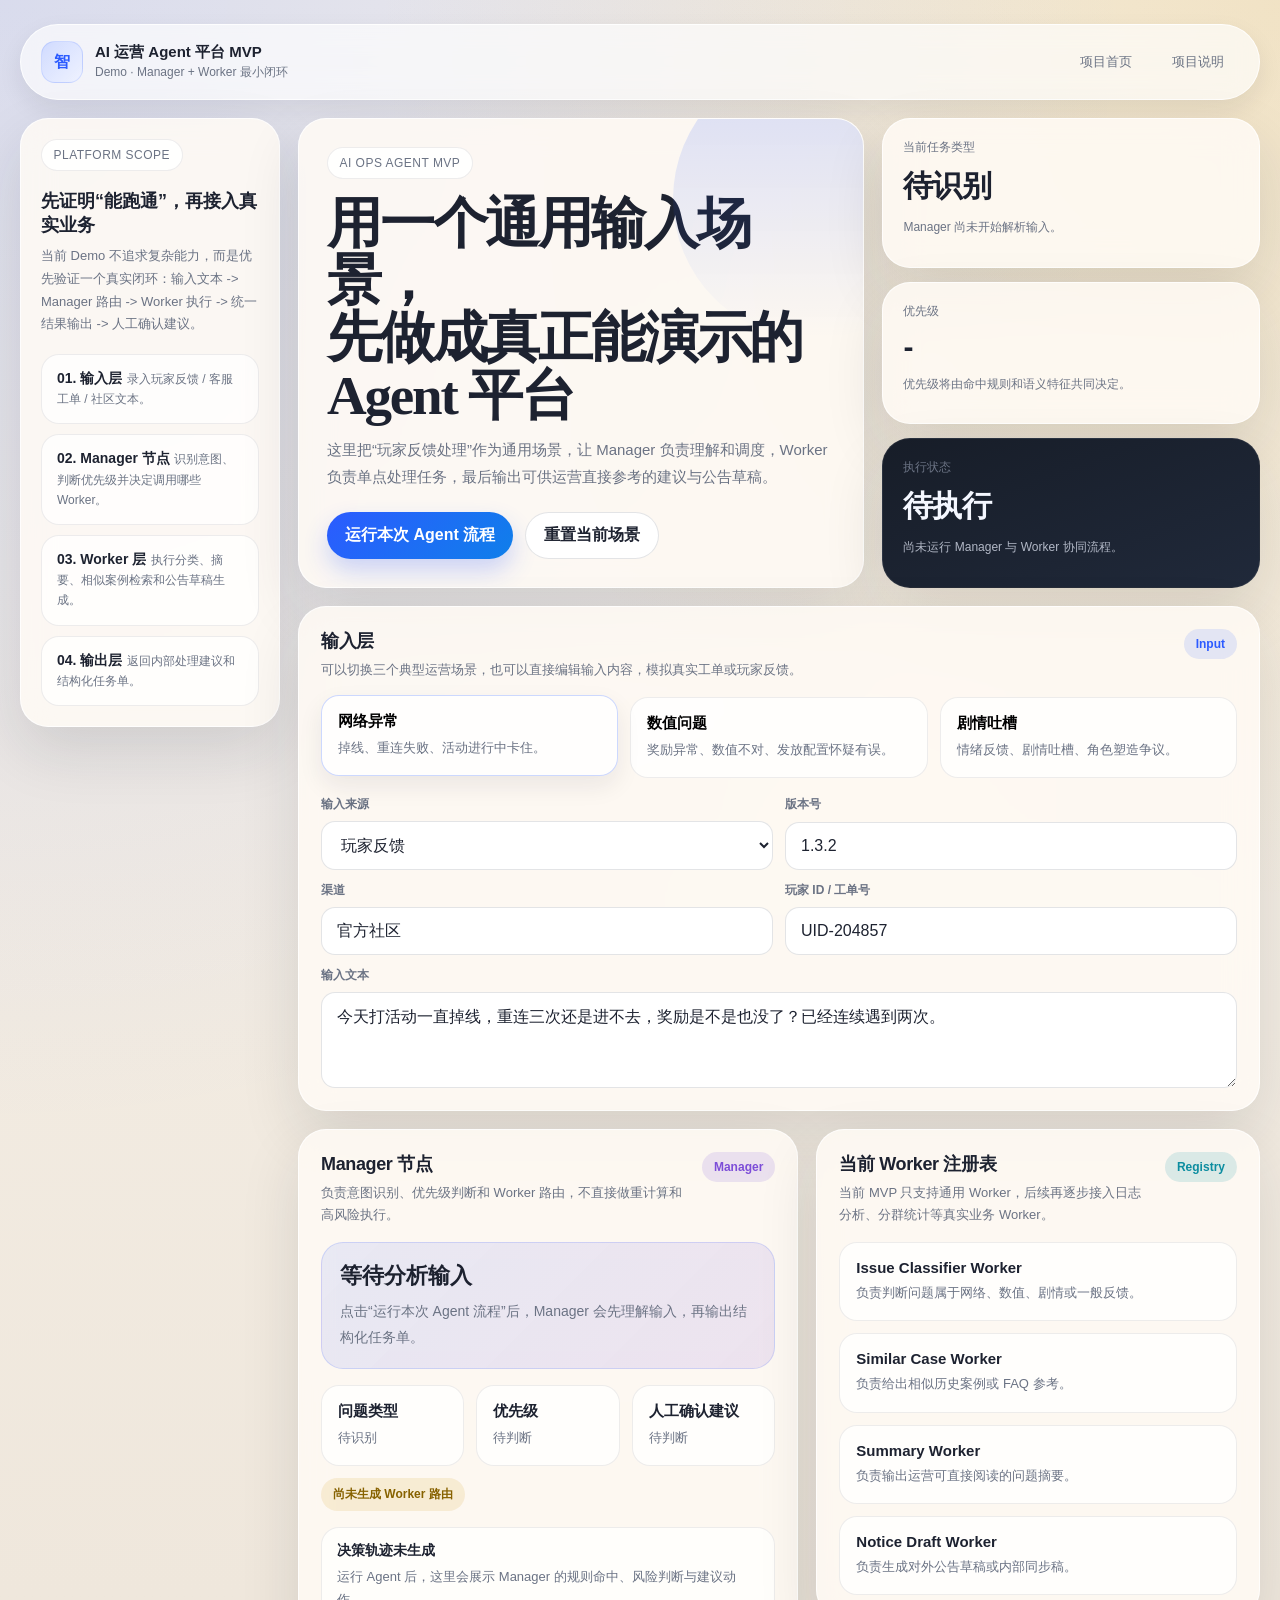
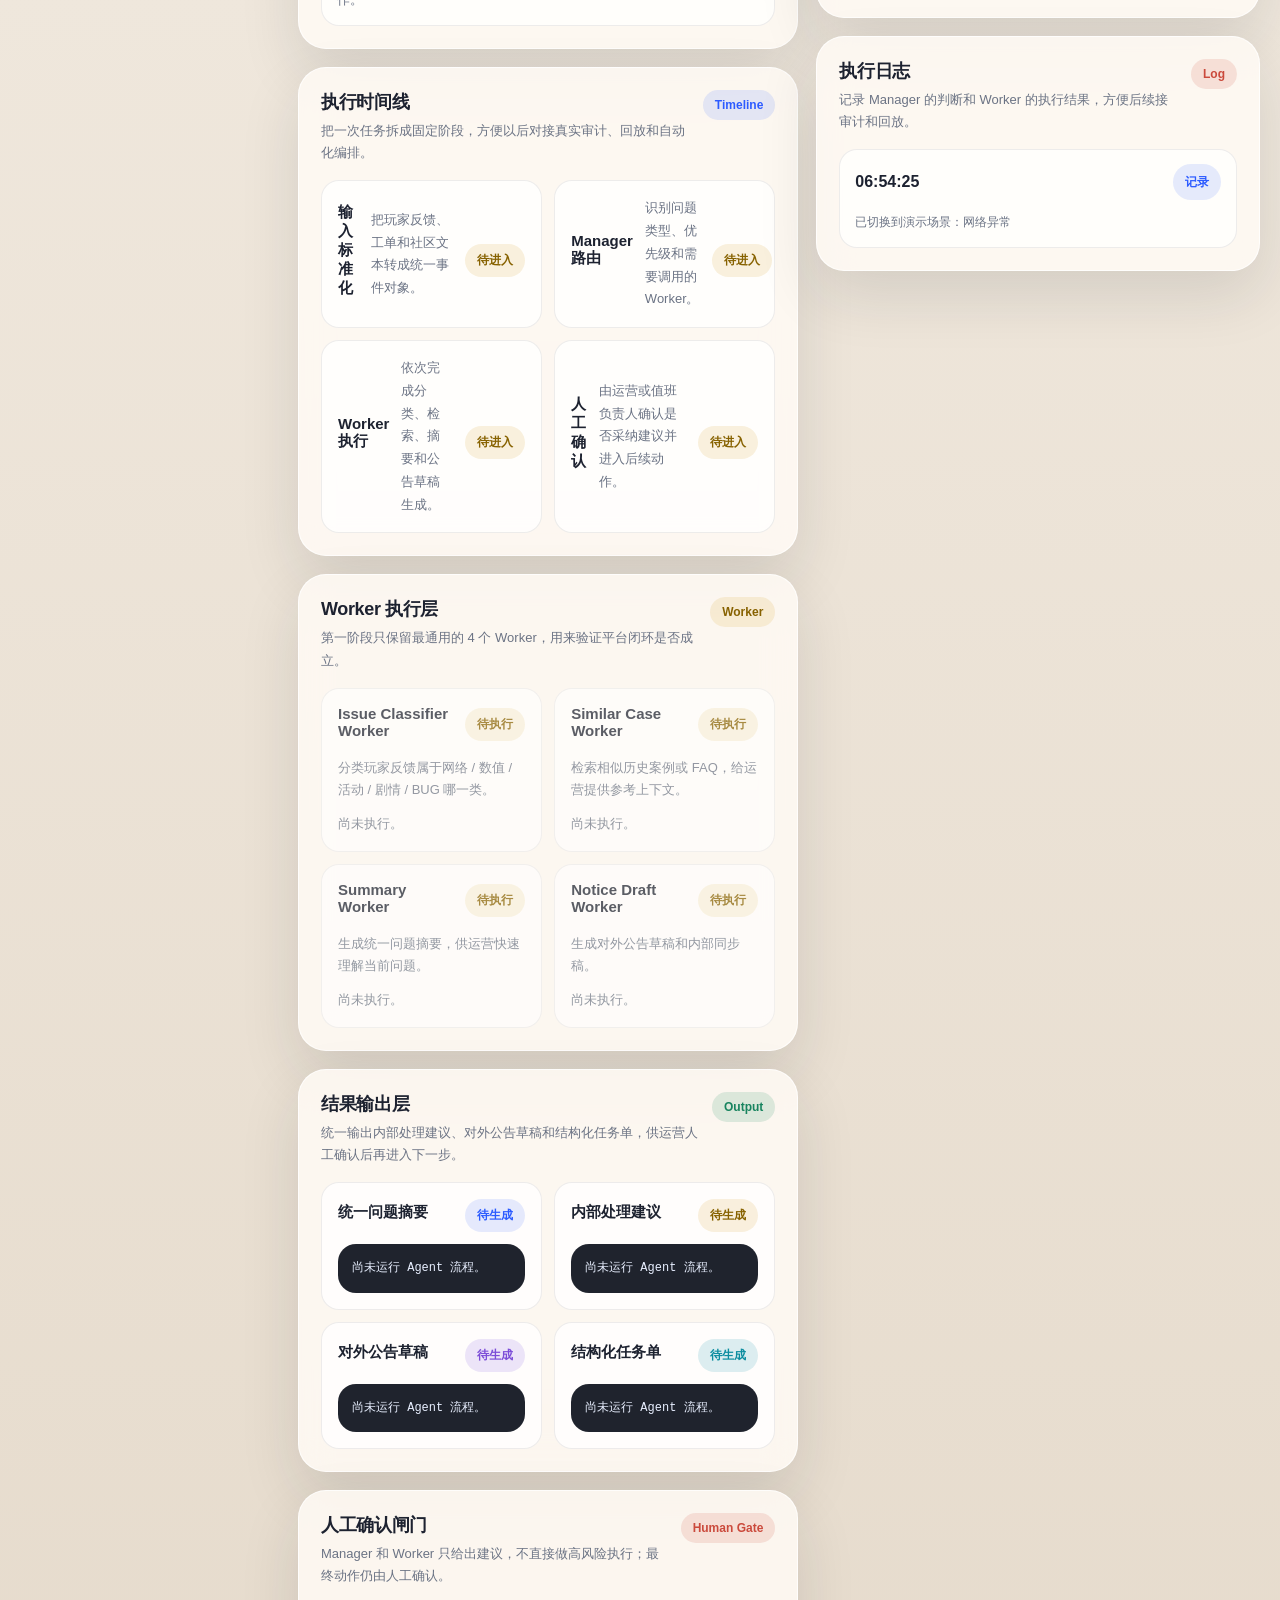
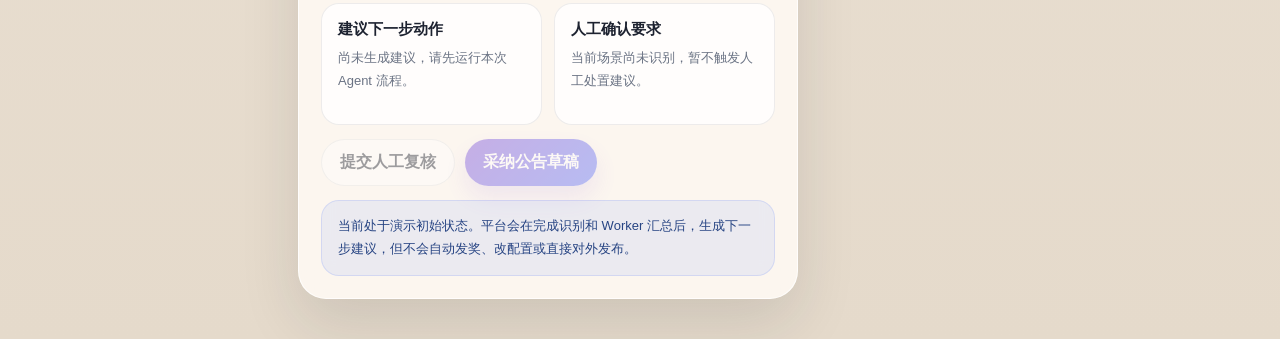
==== commit 49beed3f: "Update platform.html" ====
--- a/platform.html
+++ b/platform.html
@@ -270,7 +270,7 @@
         <div class="brand-mark">智</div>
         <div class="brand-text">
           <strong>AI 运营 Agent 平台 MVP</strong>
-          <span>两天版 Demo · Manager + Worker 最小闭环</span>
+          <span> Demo · Manager + Worker 最小闭环</span>
         </div>
       </div>
       <nav class="topnav">
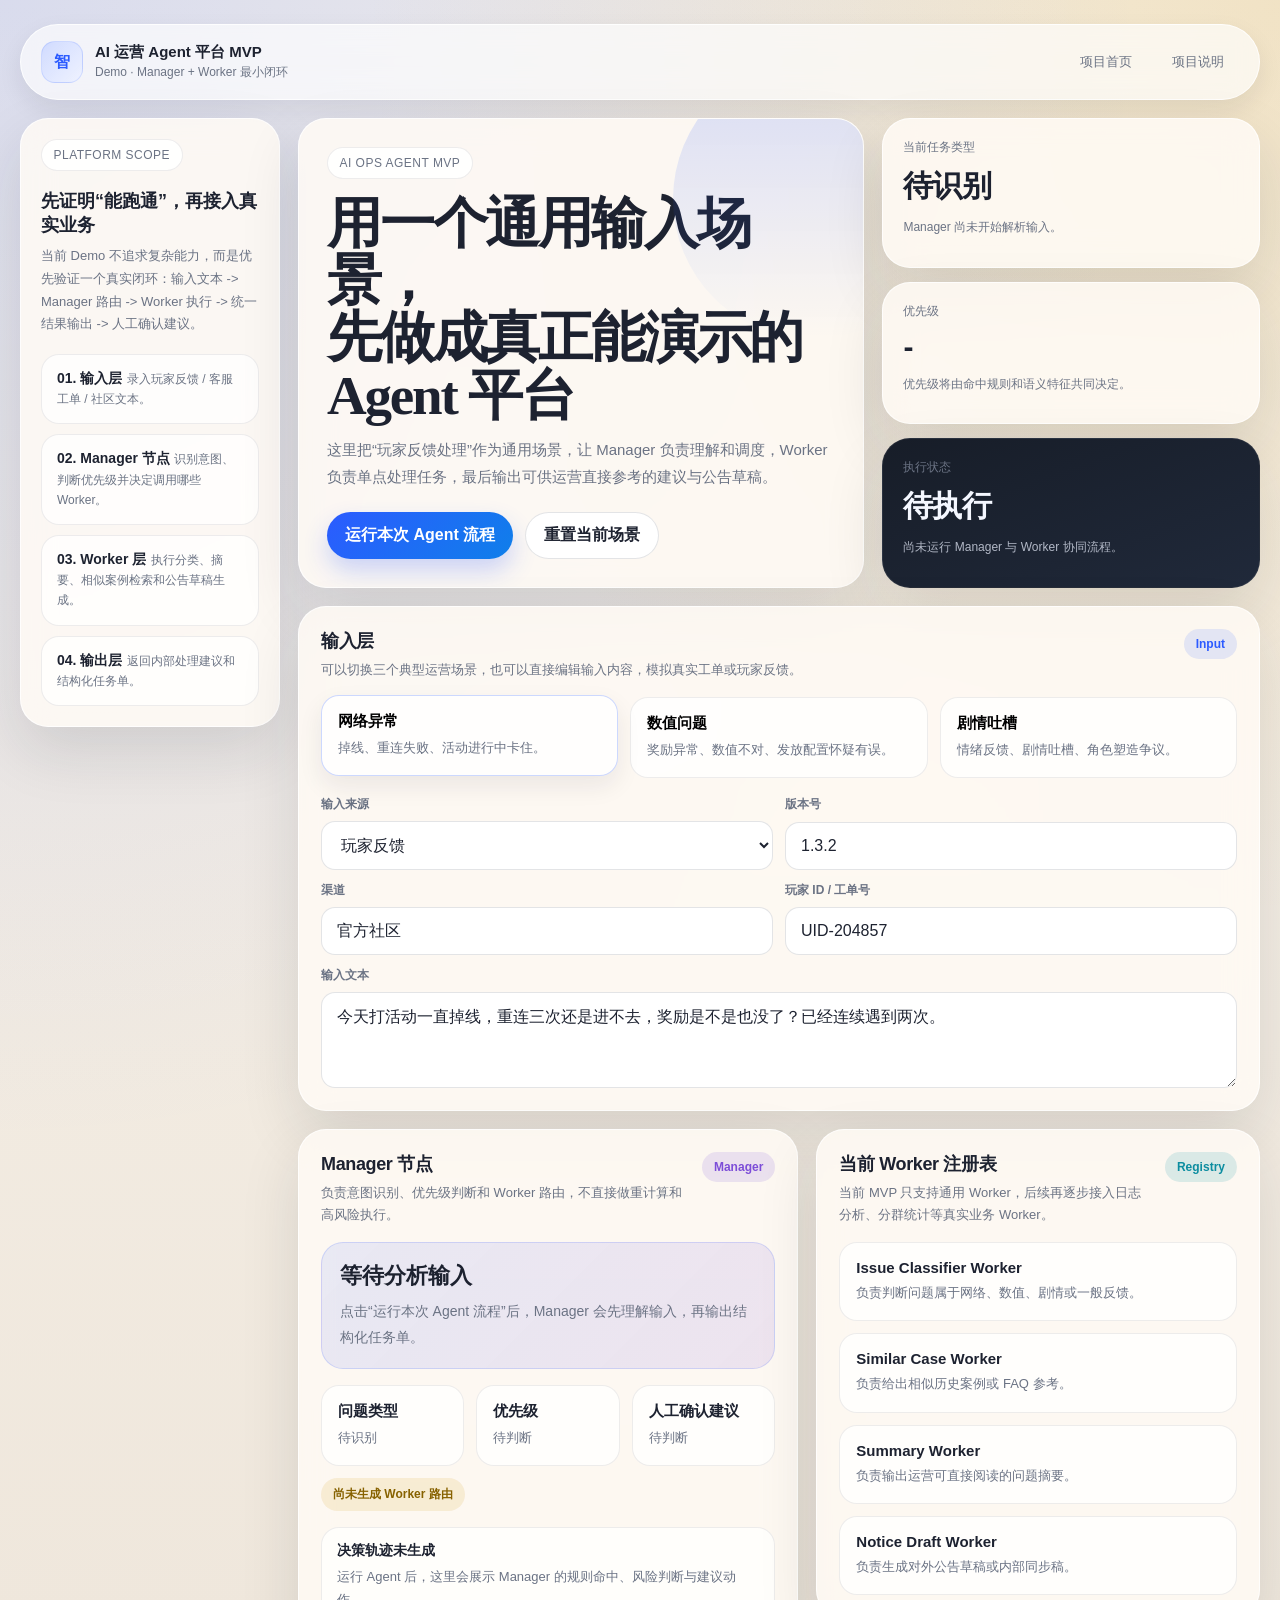
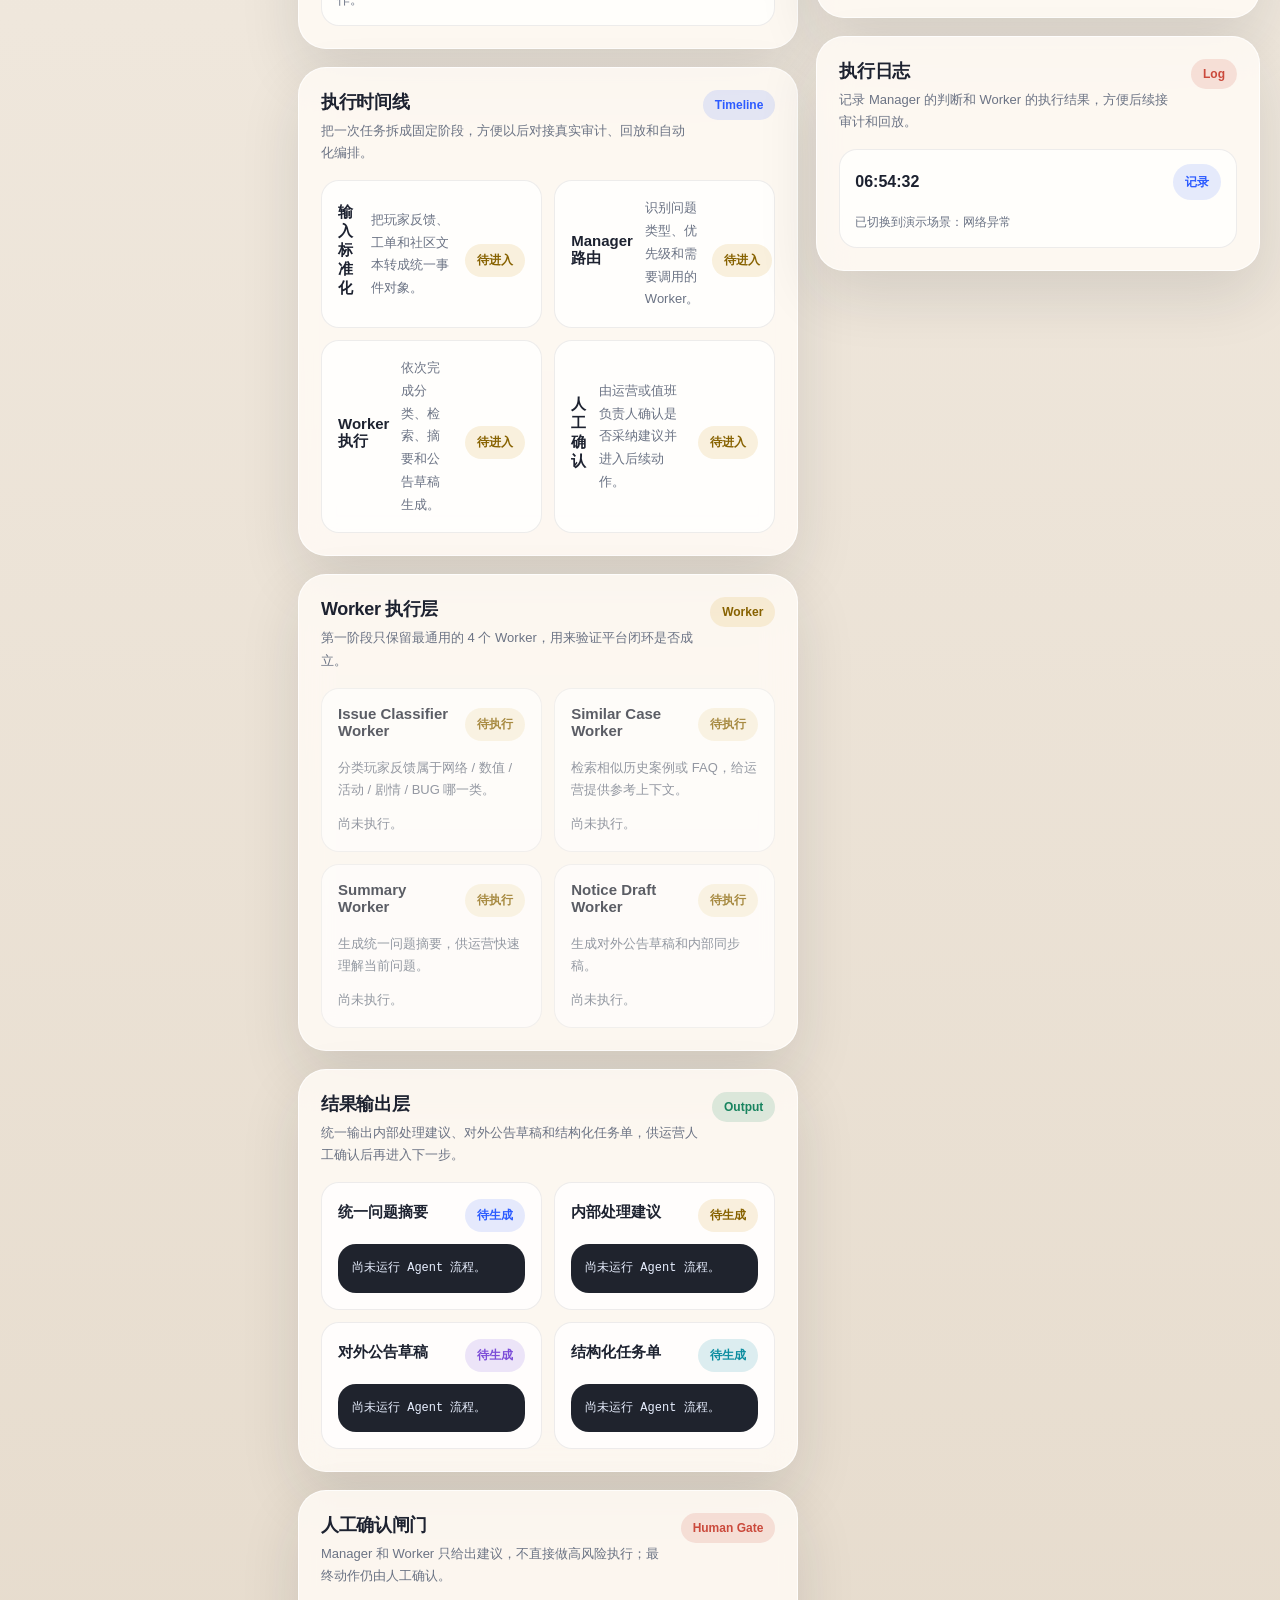
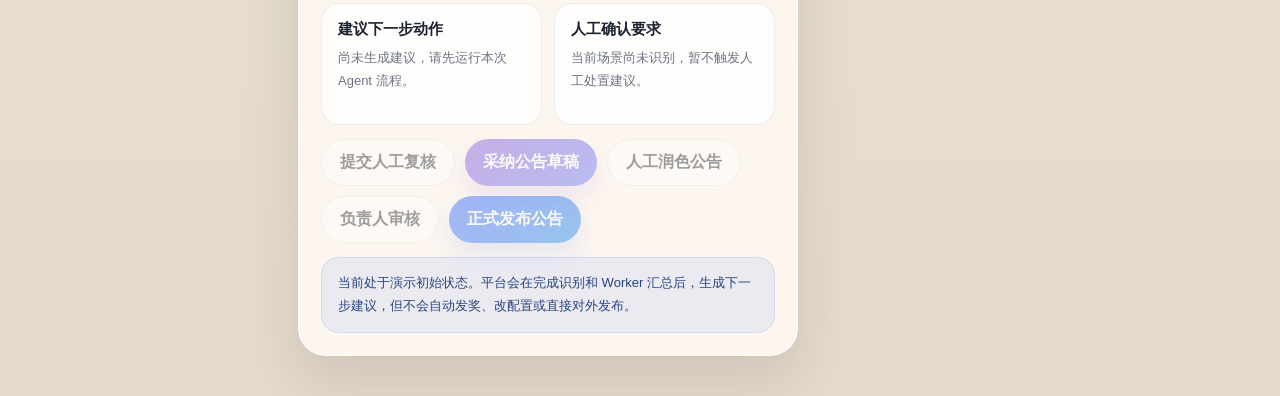
==== commit 218a2dd4: "Update platform.html" ====
--- a/platform.html
+++ b/platform.html
@@ -203,6 +203,68 @@
       line-height: 1.75;
     }
 
+    .handoff-board {
+      margin-top: 16px;
+      padding: 16px;
+      border-radius: var(--radius-md);
+      border: 1px solid rgba(124, 77, 216, 0.14);
+      background: rgba(124, 77, 216, 0.06);
+    }
+
+    .handoff-board.hidden {
+      display: none;
+    }
+
+    .handoff-board strong {
+      display: block;
+      margin-bottom: 10px;
+      font-size: 15px;
+    }
+
+    .handoff-board p {
+      margin: 0;
+      color: var(--muted);
+      font-size: 13px;
+      line-height: 1.75;
+    }
+
+    .handoff-grid {
+      display: grid;
+      gap: 12px;
+      grid-template-columns: repeat(3, minmax(0, 1fr));
+      margin-top: 14px;
+    }
+
+    .handoff-step {
+      border-radius: var(--radius-md);
+      border: 1px solid rgba(29, 34, 48, 0.08);
+      background: rgba(255, 255, 255, 0.84);
+      padding: 14px;
+    }
+
+    .handoff-step.done {
+      border-color: rgba(24, 132, 95, 0.18);
+      background: rgba(24, 132, 95, 0.08);
+    }
+
+    .handoff-step.active {
+      border-color: rgba(44, 91, 255, 0.22);
+      background: rgba(44, 91, 255, 0.08);
+    }
+
+    .handoff-step strong {
+      display: block;
+      margin-bottom: 8px;
+      font-size: 14px;
+    }
+
+    .handoff-step p {
+      margin: 0;
+      color: var(--muted);
+      font-size: 12px;
+      line-height: 1.7;
+    }
+
     .timeline-grid {
       margin-top: 16px;
     }
@@ -253,7 +315,8 @@
       .scenario-row,
       .route-grid,
       .worker-grid,
-      .result-grid {
+      .result-grid,
+      .handoff-grid {
         grid-template-columns: 1fr;
       }
 
@@ -491,9 +554,17 @@
               <div class="decision-actions">
                 <button class="btn btn-secondary" id="escalateBtn" disabled>提交人工复核</button>
                 <button class="btn btn-violet" id="noticeBtn" disabled>采纳公告草稿</button>
+                <button class="btn btn-secondary" id="polishBtn" disabled>人工润色公告</button>
+                <button class="btn btn-secondary" id="approveBtn" disabled>负责人审核</button>
+                <button class="btn btn-primary" id="publishBtn" disabled>正式发布公告</button>
               </div>
               <div class="decision-note" id="decisionNote">
                 当前处于演示初始状态。平台会在完成识别和 Worker 汇总后，生成下一步建议，但不会自动发奖、改配置或直接对外发布。
+              </div>
+              <div class="handoff-board hidden" id="handoffBoard">
+                <strong>公告人工接力流程</strong>
+                <p id="handoffCopy">公告草稿已进入人工处理链路，后续需要完成人工润色、负责人审核与正式发布。</p>
+                <div class="handoff-grid" id="handoffGrid"></div>
               </div>
             </article>
           </div>
@@ -592,7 +663,13 @@
       outputs: null,
       logs: [],
       timelineStage: "idle",
-      reviewStatus: "idle"
+      reviewStatus: "idle",
+      noticeWorkflow: {
+        accepted: false,
+        polished: false,
+        approved: false,
+        published: false
+      }
     };
 
     const timelineRegistry = [
@@ -612,7 +689,8 @@
         "summaryPill", "advicePill", "noticePill", "jsonPill",
         "metricTask", "metricTaskCopy", "metricPriority", "metricPriorityCopy", "metricStatus", "metricStatusCopy",
         "runBtn", "resetBtn", "logList", "traceList", "timelineGrid",
-        "humanAction", "humanReviewRule", "decisionNote", "escalateBtn", "noticeBtn"
+        "humanAction", "humanReviewRule", "decisionNote", "escalateBtn", "noticeBtn",
+        "polishBtn", "approveBtn", "publishBtn", "handoffBoard", "handoffCopy", "handoffGrid"
       ].forEach((id) => { el[id] = document.getElementById(id); });
     }
 
@@ -631,6 +709,12 @@
       state.outputs = null;
       state.timelineStage = "idle";
       state.reviewStatus = "idle";
+      state.noticeWorkflow = {
+        accepted: false,
+        polished: false,
+        approved: false,
+        published: false
+      };
       state.workers = Object.fromEntries(workerRegistry.map((worker) => [worker.key, { status: "waiting", output: "尚未执行。" }]));
       if (clearLogs) state.logs = [];
     }
@@ -892,6 +976,11 @@
         el.decisionNote.textContent = "当前处于演示初始状态。平台会在完成识别和 Worker 汇总后，生成下一步建议，但不会自动发奖、改配置或直接对外发布。";
         el.escalateBtn.disabled = true;
         el.noticeBtn.disabled = true;
+        el.polishBtn.disabled = true;
+        el.approveBtn.disabled = true;
+        el.publishBtn.disabled = true;
+        el.handoffBoard.classList.add("hidden");
+        el.handoffGrid.innerHTML = "";
         return;
       }
 
@@ -906,11 +995,63 @@
       el.humanReviewRule.textContent = reviewRuleMap[state.manager.task];
       el.decisionNote.textContent = state.reviewStatus === "escalated"
         ? "已提交人工复核。此时平台应把结构化任务单、摘要和建议动作推送给值班运营或负责人继续处理。"
-        : state.reviewStatus === "notice"
-          ? "已采纳公告草稿。此时平台应进入人工润色、负责人审核和正式发布流程，而不是自动对外发送。"
-          : "当前结果仅作为 AI 辅助建议。所有高风险动作都必须由人工确认后再进入下一步。";
+        : state.noticeWorkflow.published
+          ? "公告已完成正式发布。这里的发布动作仍然是人工确认后的结果，AI 仅负责辅助生成和流程提醒。"
+          : state.noticeWorkflow.approved
+            ? "公告已通过负责人审核，下一步应由人工执行正式发布，并同步客服、社区与舆情口径。"
+            : state.noticeWorkflow.polished
+              ? "公告已完成人工润色，下一步需要负责人审核，确认口径、时机与影响范围后才能对外发布。"
+              : state.reviewStatus === "notice"
+                ? "已采纳公告草稿。此时平台应进入人工润色、负责人审核和正式发布流程，而不是自动对外发送。"
+                : "当前结果仅作为 AI 辅助建议。所有高风险动作都必须由人工确认后再进入下一步。";
       el.escalateBtn.disabled = false;
       el.noticeBtn.disabled = !state.outputs.notice || state.outputs.notice.includes("暂不建议");
+      el.polishBtn.disabled = !state.noticeWorkflow.accepted || state.noticeWorkflow.polished;
+      el.approveBtn.disabled = !state.noticeWorkflow.polished || state.noticeWorkflow.approved;
+      el.publishBtn.disabled = !state.noticeWorkflow.approved || state.noticeWorkflow.published;
+
+      if (state.noticeWorkflow.accepted) {
+        el.handoffBoard.classList.remove("hidden");
+        el.handoffCopy.textContent = state.noticeWorkflow.published
+          ? "公告已经完成人工润色、审核和正式发布，当前链路已闭环。"
+          : "公告草稿已进入人工处理链路，后续需要完成人工润色、负责人审核与正式发布。";
+        const steps = [
+          {
+            title: "人工润色",
+            desc: "由运营或社区同学修正文案语气、补充确认时间点和玩家可感知信息。",
+            done: state.noticeWorkflow.polished || state.noticeWorkflow.approved || state.noticeWorkflow.published,
+            active: state.noticeWorkflow.accepted && !state.noticeWorkflow.polished
+          },
+          {
+            title: "负责人审核",
+            desc: "由值班负责人确认口径、影响范围、是否需要同步补偿与研发结论。",
+            done: state.noticeWorkflow.approved || state.noticeWorkflow.published,
+            active: state.noticeWorkflow.polished && !state.noticeWorkflow.approved
+          },
+          {
+            title: "正式发布",
+            desc: "人工发布到社区、公告后台或客服同步渠道，并完成对外信息统一。",
+            done: state.noticeWorkflow.published,
+            active: state.noticeWorkflow.approved && !state.noticeWorkflow.published
+          }
+        ];
+        el.handoffGrid.innerHTML = "";
+        steps.forEach((step) => {
+          const node = document.createElement("div");
+          node.className = `handoff-step${step.done ? " done" : step.active ? " active" : ""}`;
+          node.innerHTML = `
+            <strong>${step.title}</strong>
+            <p>${step.desc}</p>
+            <div class="tag-list">
+              <span class="pill ${step.done ? "green" : step.active ? "blue" : "gold"}">${step.done ? "已完成" : step.active ? "当前处理" : "待处理"}</span>
+            </div>
+          `;
+          el.handoffGrid.appendChild(node);
+        });
+      } else {
+        el.handoffBoard.classList.add("hidden");
+        el.handoffGrid.innerHTML = "";
+      }
     }
 
     function renderMetrics() {
@@ -979,7 +1120,23 @@
       });
       el.noticeBtn.addEventListener("click", () => {
         state.reviewStatus = "notice";
+        state.noticeWorkflow.accepted = true;
         log("已采纳公告草稿，等待人工润色与审核发布。", "success");
+        render();
+      });
+      el.polishBtn.addEventListener("click", () => {
+        state.noticeWorkflow.polished = true;
+        log("公告已完成人工润色，等待负责人审核。", "success");
+        render();
+      });
+      el.approveBtn.addEventListener("click", () => {
+        state.noticeWorkflow.approved = true;
+        log("公告已通过负责人审核，等待人工正式发布。", "success");
+        render();
+      });
+      el.publishBtn.addEventListener("click", () => {
+        state.noticeWorkflow.published = true;
+        log("公告已正式发布，并已完成客服与社区口径同步。", "success");
         render();
       });
     }
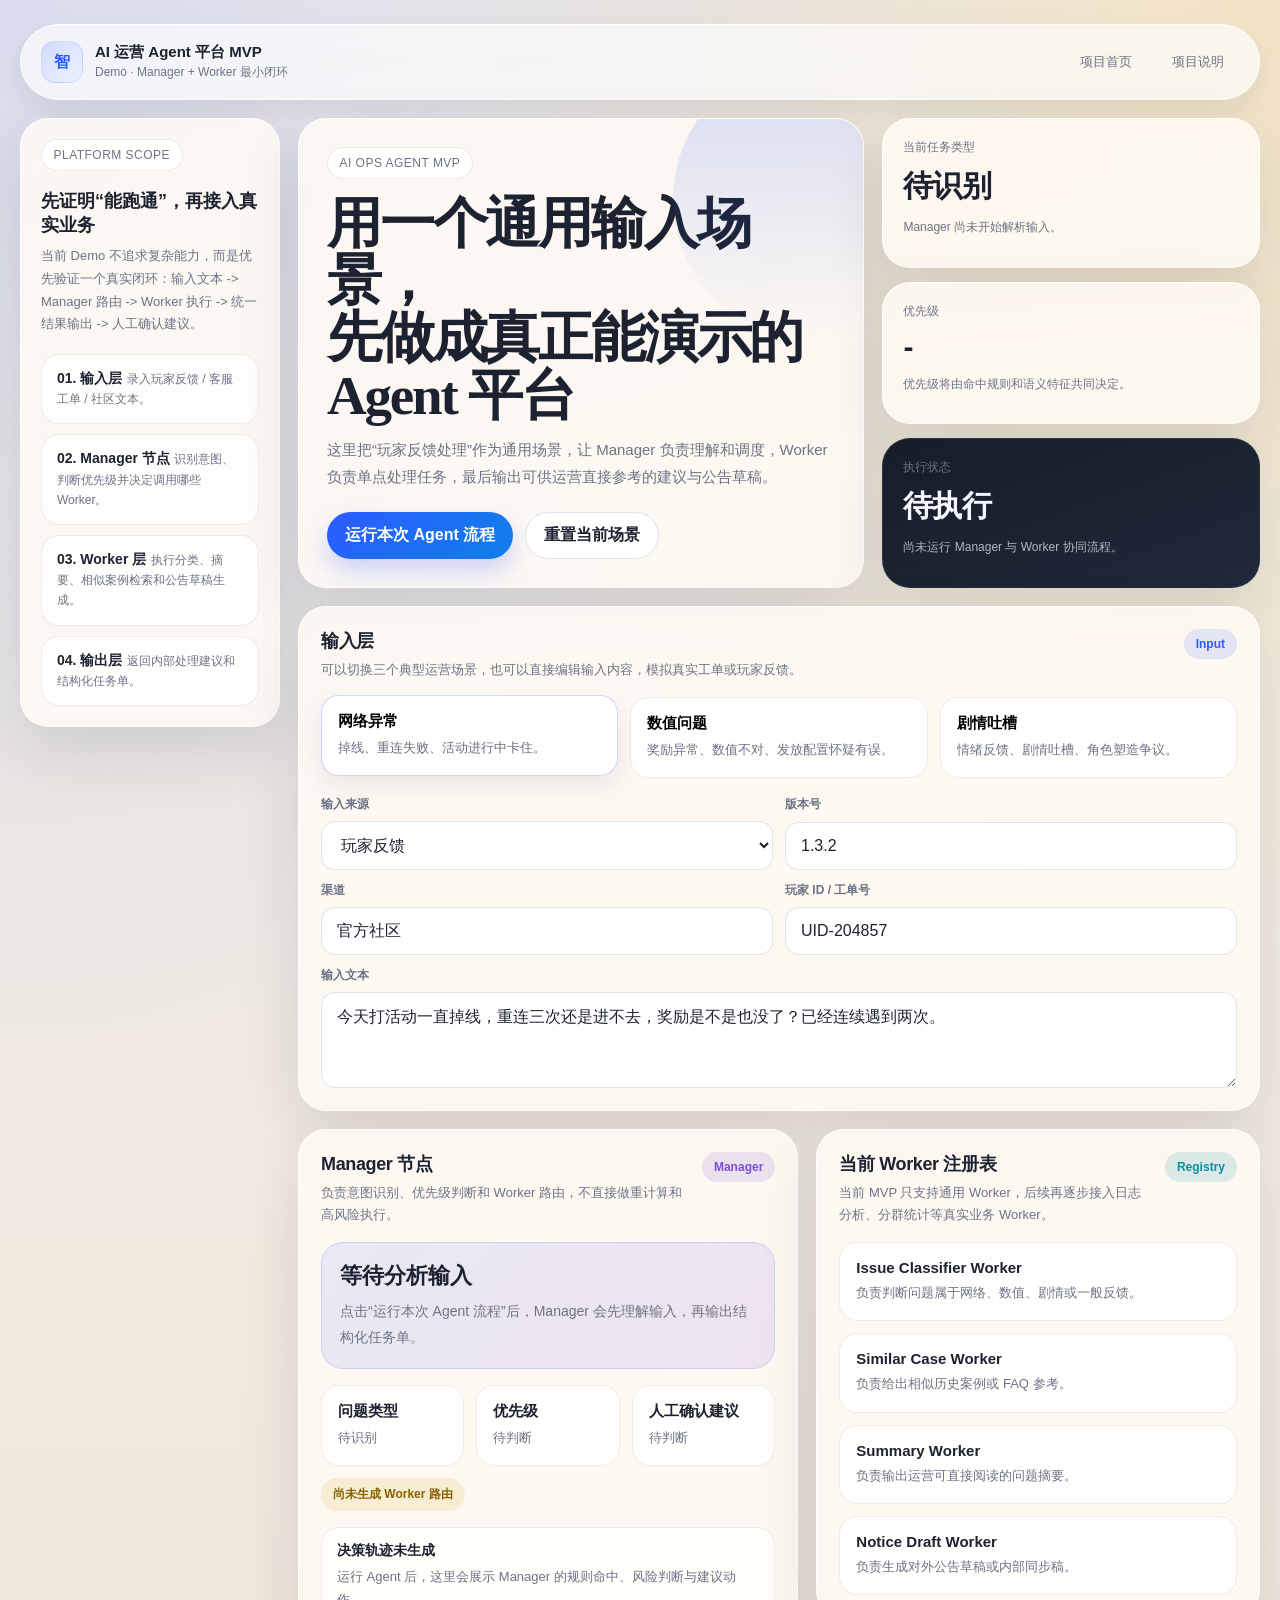
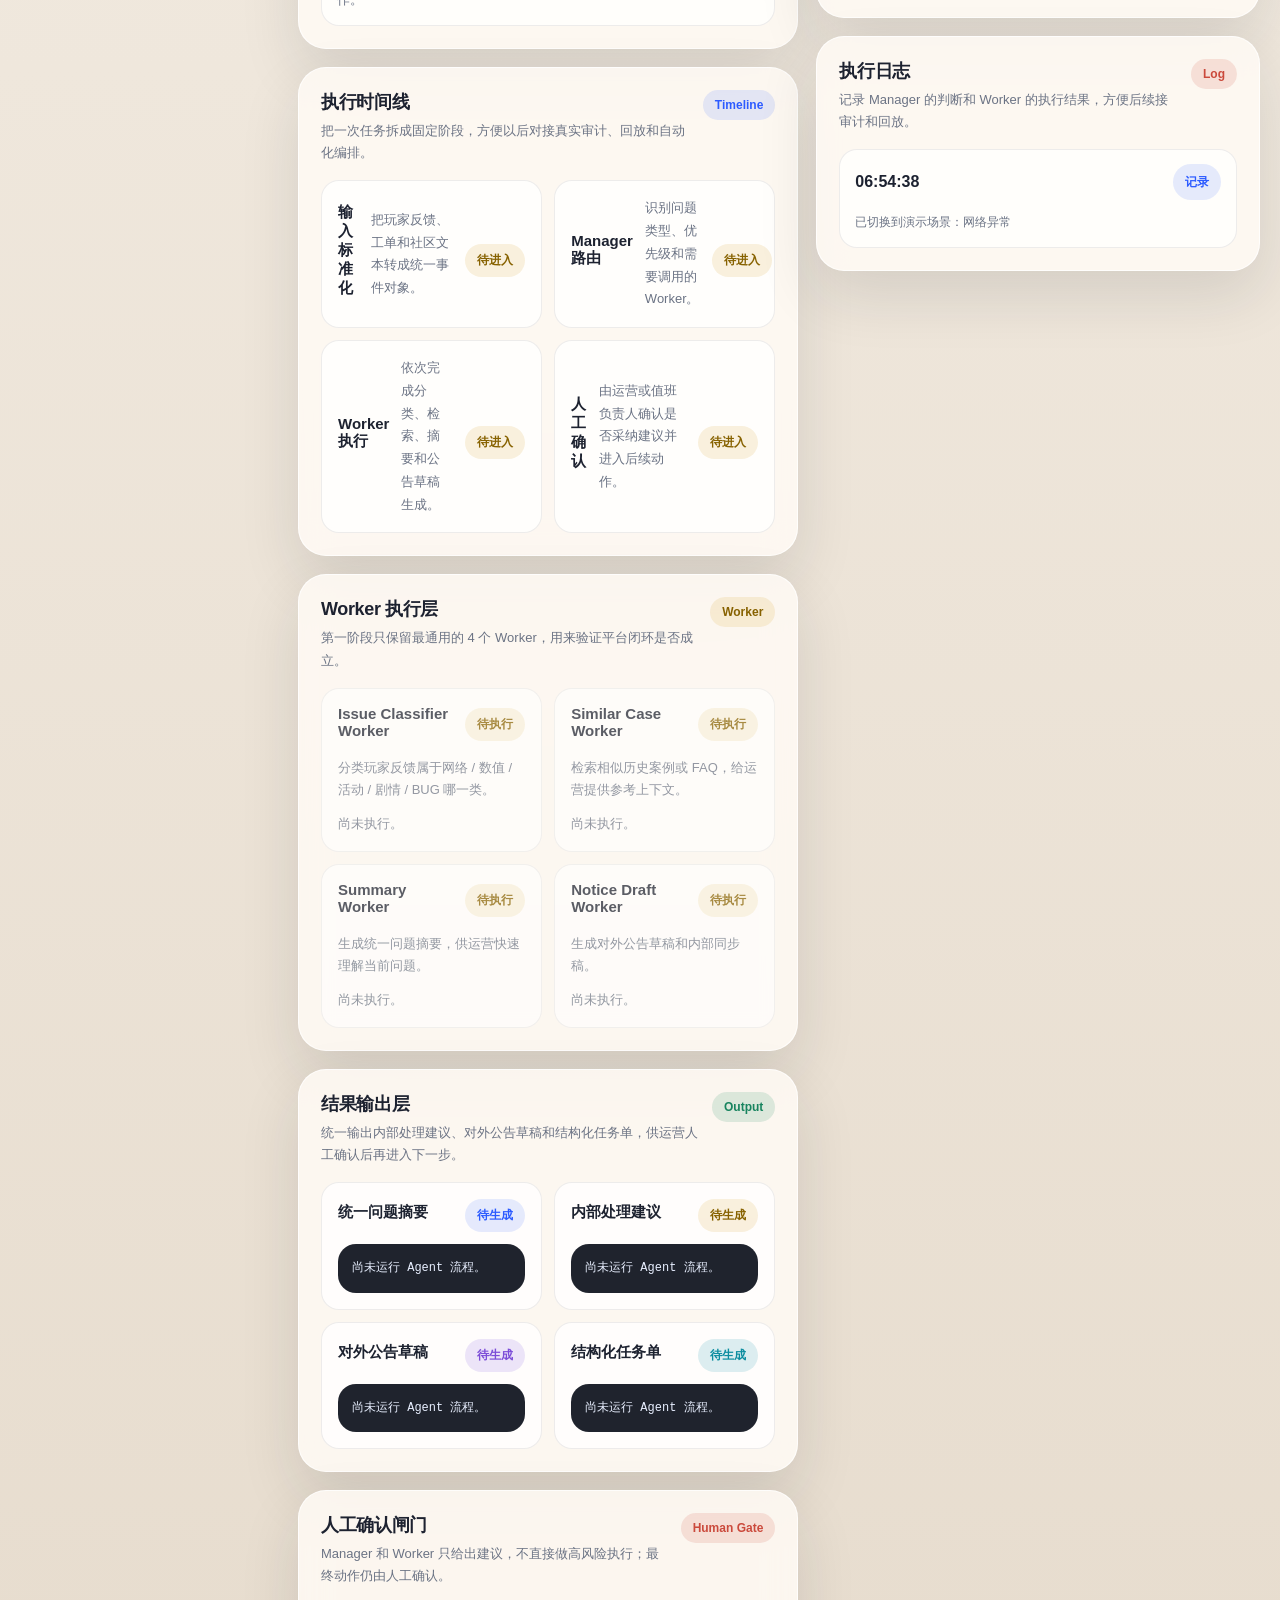
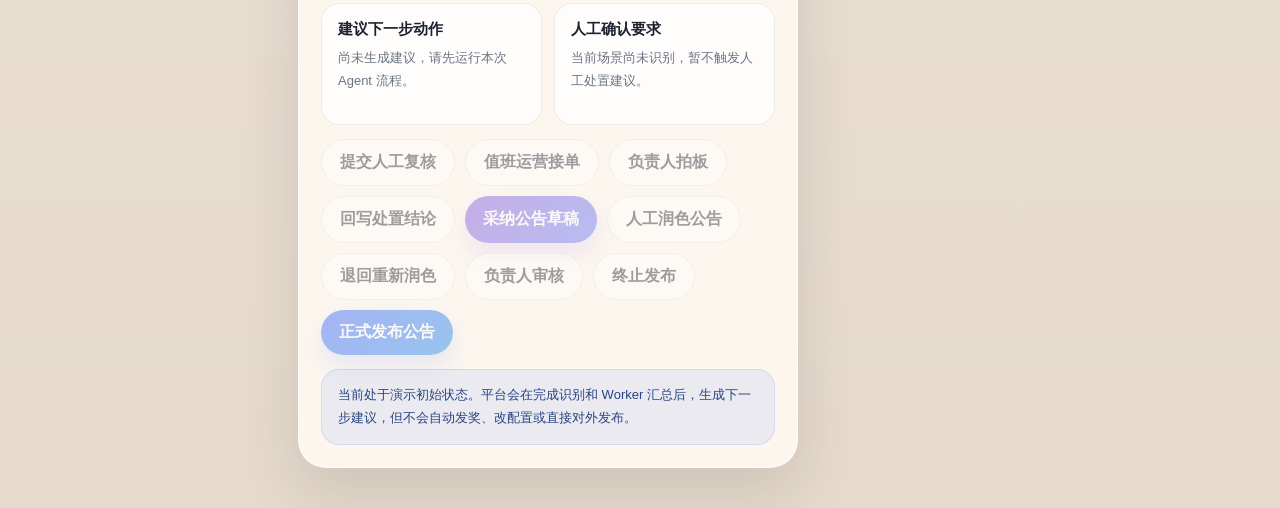
==== commit af4f922d: "Update platform.html" ====
--- a/platform.html
+++ b/platform.html
@@ -256,6 +256,47 @@
       display: block;
       margin-bottom: 8px;
       font-size: 14px;
+    }
+
+    .review-board {
+      margin-top: 16px;
+      padding: 16px;
+      border-radius: var(--radius-md);
+      border: 1px solid rgba(213, 156, 29, 0.18);
+      background: rgba(213, 156, 29, 0.08);
+    }
+
+    .review-board.hidden {
+      display: none;
+    }
+
+    .review-board strong {
+      display: block;
+      margin-bottom: 10px;
+      font-size: 15px;
+    }
+
+    .review-board p {
+      margin: 0;
+      color: var(--muted);
+      font-size: 13px;
+      line-height: 1.75;
+    }
+
+    .review-select {
+      width: 100%;
+      margin-top: 14px;
+      border-radius: var(--radius-sm);
+      border: 1px solid rgba(29, 34, 48, 0.12);
+      background: rgba(255, 255, 255, 0.96);
+      padding: 12px 14px;
+      color: var(--ink);
+      outline: none;
+    }
+
+    .review-select:focus {
+      border-color: rgba(44, 91, 255, 0.4);
+      box-shadow: 0 0 0 4px rgba(44, 91, 255, 0.1);
     }
 
     .handoff-step p {
@@ -553,13 +594,29 @@
               </div>
               <div class="decision-actions">
                 <button class="btn btn-secondary" id="escalateBtn" disabled>提交人工复核</button>
+                <button class="btn btn-secondary" id="takeoverBtn" disabled>值班运营接单</button>
+                <button class="btn btn-secondary" id="leaderBtn" disabled>负责人拍板</button>
+                <button class="btn btn-secondary" id="resolveBtn" disabled>回写处置结论</button>
                 <button class="btn btn-violet" id="noticeBtn" disabled>采纳公告草稿</button>
                 <button class="btn btn-secondary" id="polishBtn" disabled>人工润色公告</button>
+                <button class="btn btn-secondary" id="returnBtn" disabled>退回重新润色</button>
                 <button class="btn btn-secondary" id="approveBtn" disabled>负责人审核</button>
+                <button class="btn btn-secondary" id="cancelNoticeBtn" disabled>终止发布</button>
                 <button class="btn btn-primary" id="publishBtn" disabled>正式发布公告</button>
               </div>
               <div class="decision-note" id="decisionNote">
                 当前处于演示初始状态。平台会在完成识别和 Worker 汇总后，生成下一步建议，但不会自动发奖、改配置或直接对外发布。
+              </div>
+              <div class="review-board hidden" id="reviewBoard">
+                <strong>人工复核处理入口</strong>
+                <p id="reviewBoardCopy">提交人工复核后，值班运营需要先接单，再决定是否升级负责人，最后回写处置结论，形成闭环。</p>
+                <select class="review-select" id="reviewDecisionSelect">
+                  <option value="">请选择负责人拍板结果</option>
+                  <option value="observe">继续观察并同步客服</option>
+                  <option value="notice">启动公告流程</option>
+                  <option value="incident">升级事故并同步多团队</option>
+                </select>
+                <div class="handoff-grid" id="reviewGrid"></div>
               </div>
               <div class="handoff-board hidden" id="handoffBoard">
                 <strong>公告人工接力流程</strong>
@@ -664,11 +721,20 @@
       logs: [],
       timelineStage: "idle",
       reviewStatus: "idle",
+      reviewWorkflow: {
+        submitted: false,
+        takenOver: false,
+        leaderApproved: false,
+        resolved: false,
+        decision: ""
+      },
       noticeWorkflow: {
         accepted: false,
         polished: false,
         approved: false,
-        published: false
+        published: false,
+        returned: false,
+        cancelled: false
       }
     };
 
@@ -690,7 +756,9 @@
         "metricTask", "metricTaskCopy", "metricPriority", "metricPriorityCopy", "metricStatus", "metricStatusCopy",
         "runBtn", "resetBtn", "logList", "traceList", "timelineGrid",
         "humanAction", "humanReviewRule", "decisionNote", "escalateBtn", "noticeBtn",
-        "polishBtn", "approveBtn", "publishBtn", "handoffBoard", "handoffCopy", "handoffGrid"
+        "polishBtn", "approveBtn", "publishBtn", "handoffBoard", "handoffCopy", "handoffGrid",
+        "takeoverBtn", "leaderBtn", "resolveBtn", "reviewBoard", "reviewBoardCopy", "reviewGrid",
+        "reviewDecisionSelect", "returnBtn", "cancelNoticeBtn"
       ].forEach((id) => { el[id] = document.getElementById(id); });
     }
 
@@ -709,11 +777,20 @@
       state.outputs = null;
       state.timelineStage = "idle";
       state.reviewStatus = "idle";
+      state.reviewWorkflow = {
+        submitted: false,
+        takenOver: false,
+        leaderApproved: false,
+        resolved: false,
+        decision: ""
+      };
       state.noticeWorkflow = {
         accepted: false,
         polished: false,
         approved: false,
-        published: false
+        published: false,
+        returned: false,
+        cancelled: false
       };
       state.workers = Object.fromEntries(workerRegistry.map((worker) => [worker.key, { status: "waiting", output: "尚未执行。" }]));
       if (clearLogs) state.logs = [];
@@ -975,10 +1052,19 @@
         el.humanReviewRule.textContent = "当前场景尚未识别，暂不触发人工处置建议。";
         el.decisionNote.textContent = "当前处于演示初始状态。平台会在完成识别和 Worker 汇总后，生成下一步建议，但不会自动发奖、改配置或直接对外发布。";
         el.escalateBtn.disabled = true;
+        el.takeoverBtn.disabled = true;
+        el.leaderBtn.disabled = true;
+        el.resolveBtn.disabled = true;
         el.noticeBtn.disabled = true;
         el.polishBtn.disabled = true;
+        el.returnBtn.disabled = true;
         el.approveBtn.disabled = true;
+        el.cancelNoticeBtn.disabled = true;
         el.publishBtn.disabled = true;
+        el.reviewDecisionSelect.value = "";
+        el.reviewDecisionSelect.disabled = true;
+        el.reviewBoard.classList.add("hidden");
+        el.reviewGrid.innerHTML = "";
         el.handoffBoard.classList.add("hidden");
         el.handoffGrid.innerHTML = "";
         return;
@@ -993,46 +1079,135 @@
 
       el.humanAction.textContent = state.manager.actions.join(" / ");
       el.humanReviewRule.textContent = reviewRuleMap[state.manager.task];
-      el.decisionNote.textContent = state.reviewStatus === "escalated"
-        ? "已提交人工复核。此时平台应把结构化任务单、摘要和建议动作推送给值班运营或负责人继续处理。"
-        : state.noticeWorkflow.published
-          ? "公告已完成正式发布。这里的发布动作仍然是人工确认后的结果，AI 仅负责辅助生成和流程提醒。"
-          : state.noticeWorkflow.approved
-            ? "公告已通过负责人审核，下一步应由人工执行正式发布，并同步客服、社区与舆情口径。"
-            : state.noticeWorkflow.polished
-              ? "公告已完成人工润色，下一步需要负责人审核，确认口径、时机与影响范围后才能对外发布。"
-              : state.reviewStatus === "notice"
-                ? "已采纳公告草稿。此时平台应进入人工润色、负责人审核和正式发布流程，而不是自动对外发送。"
-                : "当前结果仅作为 AI 辅助建议。所有高风险动作都必须由人工确认后再进入下一步。";
+      let note = "当前结果仅作为 AI 辅助建议。所有高风险动作都必须由人工确认后再进入下一步。";
+      if (state.reviewStatus === "escalated") {
+        note = "已提交人工复核。此时平台应把结构化任务单、摘要和建议动作推送给值班运营或负责人继续处理。";
+      }
+      if (state.reviewWorkflow.takenOver) {
+        note = "值班运营已经接单。此时应结合任务单、摘要和风险建议判断是否需要升级负责人拍板。";
+      }
+      if (state.reviewWorkflow.leaderApproved) {
+        const decisionTextMap = {
+          observe: "负责人已拍板为“继续观察并同步客服”，下一步应回写结论并维持监控。",
+          notice: "负责人已拍板为“启动公告流程”，下一步应由值班运营推进公告链路并回写处理结论。",
+          incident: "负责人已拍板为“升级事故并同步多团队”，下一步应同步研发、客服和社区，并根据需要推进公告流程。"
+        };
+        note = decisionTextMap[state.reviewWorkflow.decision] || "负责人已经完成拍板，下一步应由值班运营回写处置结论，并把动作同步给客服、社区和研发。";
+      }
+      if (state.reviewWorkflow.resolved) {
+        note = "人工复核链路已完成，处置结论已经回写。后续可转入公告、补偿、事故复盘或继续观察。";
+      }
+      if (state.reviewStatus === "notice") {
+        note = "已采纳公告草稿。此时平台应进入人工润色、负责人审核和正式发布流程，而不是自动对外发送。";
+      }
+      if (state.noticeWorkflow.polished) {
+        note = "公告已完成人工润色，下一步需要负责人审核，确认口径、时机与影响范围后才能对外发布。";
+      }
+      if (state.noticeWorkflow.returned) {
+        note = "公告审核未通过，已退回重新润色。需要补充或修正文案后再次提交审核。";
+      }
+      if (state.noticeWorkflow.approved) {
+        note = "公告已通过负责人审核，下一步应由人工执行正式发布，并同步客服、社区与舆情口径。";
+      }
+      if (state.noticeWorkflow.cancelled) {
+        note = "公告流程已被人工终止，当前不再对外发布。平台会保留草稿、审批痕迹与终止原因供复盘使用。";
+      }
+      if (state.noticeWorkflow.published) {
+        note = "公告已完成正式发布。这里的发布动作仍然是人工确认后的结果，AI 仅负责辅助生成和流程提醒。";
+      }
+      el.decisionNote.textContent = note;
       el.escalateBtn.disabled = false;
-      el.noticeBtn.disabled = !state.outputs.notice || state.outputs.notice.includes("暂不建议");
-      el.polishBtn.disabled = !state.noticeWorkflow.accepted || state.noticeWorkflow.polished;
-      el.approveBtn.disabled = !state.noticeWorkflow.polished || state.noticeWorkflow.approved;
-      el.publishBtn.disabled = !state.noticeWorkflow.approved || state.noticeWorkflow.published;
+      el.takeoverBtn.disabled = !state.reviewWorkflow.submitted || state.reviewWorkflow.takenOver;
+      el.reviewDecisionSelect.disabled = !state.reviewWorkflow.takenOver || state.reviewWorkflow.leaderApproved;
+      el.reviewDecisionSelect.value = state.reviewWorkflow.decision;
+      el.leaderBtn.disabled = !state.reviewWorkflow.takenOver || state.reviewWorkflow.leaderApproved || !state.reviewWorkflow.decision;
+      el.resolveBtn.disabled = !state.reviewWorkflow.leaderApproved || state.reviewWorkflow.resolved;
+      const canStartNotice = !state.outputs.notice.includes("暂不建议") && ["notice", "incident"].includes(state.reviewWorkflow.decision);
+      el.noticeBtn.disabled = !canStartNotice || state.noticeWorkflow.accepted || state.noticeWorkflow.cancelled || state.noticeWorkflow.published;
+      el.polishBtn.disabled = !state.noticeWorkflow.accepted || state.noticeWorkflow.polished || state.noticeWorkflow.cancelled || state.noticeWorkflow.published;
+      el.returnBtn.disabled = !state.noticeWorkflow.polished || state.noticeWorkflow.approved || state.noticeWorkflow.cancelled || state.noticeWorkflow.published;
+      el.approveBtn.disabled = !state.noticeWorkflow.polished || state.noticeWorkflow.approved || state.noticeWorkflow.cancelled || state.noticeWorkflow.published;
+      el.cancelNoticeBtn.disabled = !state.noticeWorkflow.accepted || state.noticeWorkflow.cancelled || state.noticeWorkflow.published;
+      el.publishBtn.disabled = !state.noticeWorkflow.approved || state.noticeWorkflow.published || state.noticeWorkflow.cancelled;
+
+      if (state.reviewWorkflow.submitted) {
+        el.reviewBoard.classList.remove("hidden");
+        el.reviewBoardCopy.textContent = state.reviewWorkflow.resolved
+          ? "人工复核已经完成接单、拍板与结论回写，当前复核链路已闭环。"
+          : state.reviewWorkflow.leaderApproved
+            ? "负责人已经完成拍板。当前应按拍板结果推进公告、同步或观察，并最终回写处置结论。"
+            : "提交人工复核后，值班运营需要先接单，再由负责人选择处置方向，最后回写处置结论，形成闭环。";
+        const reviewSteps = [
+          {
+            title: "值班运营接单",
+            desc: "值班运营进入处理台，查看结构化任务单、问题摘要和建议动作。",
+            done: state.reviewWorkflow.takenOver || state.reviewWorkflow.leaderApproved || state.reviewWorkflow.resolved,
+            active: state.reviewWorkflow.submitted && !state.reviewWorkflow.takenOver
+          },
+          {
+            title: "负责人拍板",
+            desc: state.reviewWorkflow.decision
+              ? `当前拍板结果：${state.reviewWorkflow.decision === "observe" ? "继续观察并同步客服" : state.reviewWorkflow.decision === "notice" ? "启动公告流程" : "升级事故并同步多团队"}。`
+              : "对高风险或跨团队问题，由负责人决定是继续观察、启动公告，还是升级事故。",
+            done: state.reviewWorkflow.leaderApproved || state.reviewWorkflow.resolved,
+            active: state.reviewWorkflow.takenOver && !state.reviewWorkflow.leaderApproved
+          },
+          {
+            title: "回写处置结论",
+            desc: "把最终处理动作和拍板结果回写到工单、日志与协同链路中，供后续客服和复盘使用。",
+            done: state.reviewWorkflow.resolved,
+            active: (state.reviewWorkflow.takenOver || state.reviewWorkflow.leaderApproved) && !state.reviewWorkflow.resolved
+          }
+        ];
+        el.reviewGrid.innerHTML = "";
+        reviewSteps.forEach((step) => {
+          const node = document.createElement("div");
+          node.className = `handoff-step${step.done ? " done" : step.active ? " active" : ""}`;
+          node.innerHTML = `
+            <strong>${step.title}</strong>
+            <p>${step.desc}</p>
+            <div class="tag-list">
+              <span class="pill ${step.done ? "green" : step.active ? "blue" : "gold"}">${step.done ? "已完成" : step.active ? "当前处理" : "待处理"}</span>
+            </div>
+          `;
+          el.reviewGrid.appendChild(node);
+        });
+      } else {
+        el.reviewBoard.classList.add("hidden");
+        el.reviewGrid.innerHTML = "";
+      }
 
       if (state.noticeWorkflow.accepted) {
         el.handoffBoard.classList.remove("hidden");
         el.handoffCopy.textContent = state.noticeWorkflow.published
           ? "公告已经完成人工润色、审核和正式发布，当前链路已闭环。"
-          : "公告草稿已进入人工处理链路，后续需要完成人工润色、负责人审核与正式发布。";
+          : state.noticeWorkflow.cancelled
+            ? "公告流程已被人工终止。平台会保留草稿和审批痕迹，供后续复盘或重新拉起。"
+            : state.noticeWorkflow.returned
+              ? "公告审核未通过，当前已退回润色环节。修改完成后需要重新提交审核。"
+              : "公告草稿已进入人工处理链路，后续需要完成人工润色、负责人审核与正式发布。";
         const steps = [
           {
             title: "人工润色",
             desc: "由运营或社区同学修正文案语气、补充确认时间点和玩家可感知信息。",
             done: state.noticeWorkflow.polished || state.noticeWorkflow.approved || state.noticeWorkflow.published,
-            active: state.noticeWorkflow.accepted && !state.noticeWorkflow.polished
+            active: state.noticeWorkflow.accepted && !state.noticeWorkflow.polished && !state.noticeWorkflow.cancelled
           },
           {
             title: "负责人审核",
-            desc: "由值班负责人确认口径、影响范围、是否需要同步补偿与研发结论。",
+            desc: state.noticeWorkflow.returned
+              ? "审核已退回，需等待重新润色后再次进入审核。"
+              : "由值班负责人确认口径、影响范围、是否需要同步补偿与研发结论。",
             done: state.noticeWorkflow.approved || state.noticeWorkflow.published,
-            active: state.noticeWorkflow.polished && !state.noticeWorkflow.approved
+            active: state.noticeWorkflow.polished && !state.noticeWorkflow.approved && !state.noticeWorkflow.cancelled
           },
           {
             title: "正式发布",
-            desc: "人工发布到社区、公告后台或客服同步渠道，并完成对外信息统一。",
-            done: state.noticeWorkflow.published,
-            active: state.noticeWorkflow.approved && !state.noticeWorkflow.published
+            desc: state.noticeWorkflow.cancelled
+              ? "公告流程已终止，本次不再对外发布。"
+              : "人工发布到社区、公告后台或客服同步渠道，并完成对外信息统一。",
+            done: state.noticeWorkflow.published || state.noticeWorkflow.cancelled,
+            active: state.noticeWorkflow.approved && !state.noticeWorkflow.published && !state.noticeWorkflow.cancelled
           }
         ];
         el.handoffGrid.innerHTML = "";
@@ -1115,7 +1290,28 @@
       el.resetBtn.addEventListener("click", resetDemo);
       el.escalateBtn.addEventListener("click", () => {
         state.reviewStatus = "escalated";
+        state.reviewWorkflow.submitted = true;
         log("已提交人工复核，等待值班运营确认。", "success");
+        render();
+      });
+      el.takeoverBtn.addEventListener("click", () => {
+        state.reviewWorkflow.takenOver = true;
+        log("值班运营已接单，开始查看任务单与处置建议。", "success");
+        render();
+      });
+      el.leaderBtn.addEventListener("click", () => {
+        state.reviewWorkflow.leaderApproved = true;
+        const decisionLabelMap = {
+          observe: "继续观察并同步客服",
+          notice: "启动公告流程",
+          incident: "升级事故并同步多团队"
+        };
+        log(`负责人已完成拍板：${decisionLabelMap[state.reviewWorkflow.decision] || "未命名结果"}。`, "success");
+        render();
+      });
+      el.resolveBtn.addEventListener("click", () => {
+        state.reviewWorkflow.resolved = true;
+        log("人工复核处置结论已回写，协同链路已完成同步。", "success");
         render();
       });
       el.noticeBtn.addEventListener("click", () => {
@@ -1126,17 +1322,35 @@
       });
       el.polishBtn.addEventListener("click", () => {
         state.noticeWorkflow.polished = true;
+        state.noticeWorkflow.returned = false;
         log("公告已完成人工润色，等待负责人审核。", "success");
         render();
       });
+      el.returnBtn.addEventListener("click", () => {
+        state.noticeWorkflow.returned = true;
+        state.noticeWorkflow.polished = false;
+        state.noticeWorkflow.approved = false;
+        log("公告审核未通过，已退回重新润色。", "danger");
+        render();
+      });
       el.approveBtn.addEventListener("click", () => {
         state.noticeWorkflow.approved = true;
+        state.noticeWorkflow.returned = false;
         log("公告已通过负责人审核，等待人工正式发布。", "success");
+        render();
+      });
+      el.cancelNoticeBtn.addEventListener("click", () => {
+        state.noticeWorkflow.cancelled = true;
+        log("公告流程已被人工终止，本次不再对外发布。", "danger");
         render();
       });
       el.publishBtn.addEventListener("click", () => {
         state.noticeWorkflow.published = true;
         log("公告已正式发布，并已完成客服与社区口径同步。", "success");
+        render();
+      });
+      el.reviewDecisionSelect.addEventListener("change", (event) => {
+        state.reviewWorkflow.decision = event.target.value;
         render();
       });
     }
